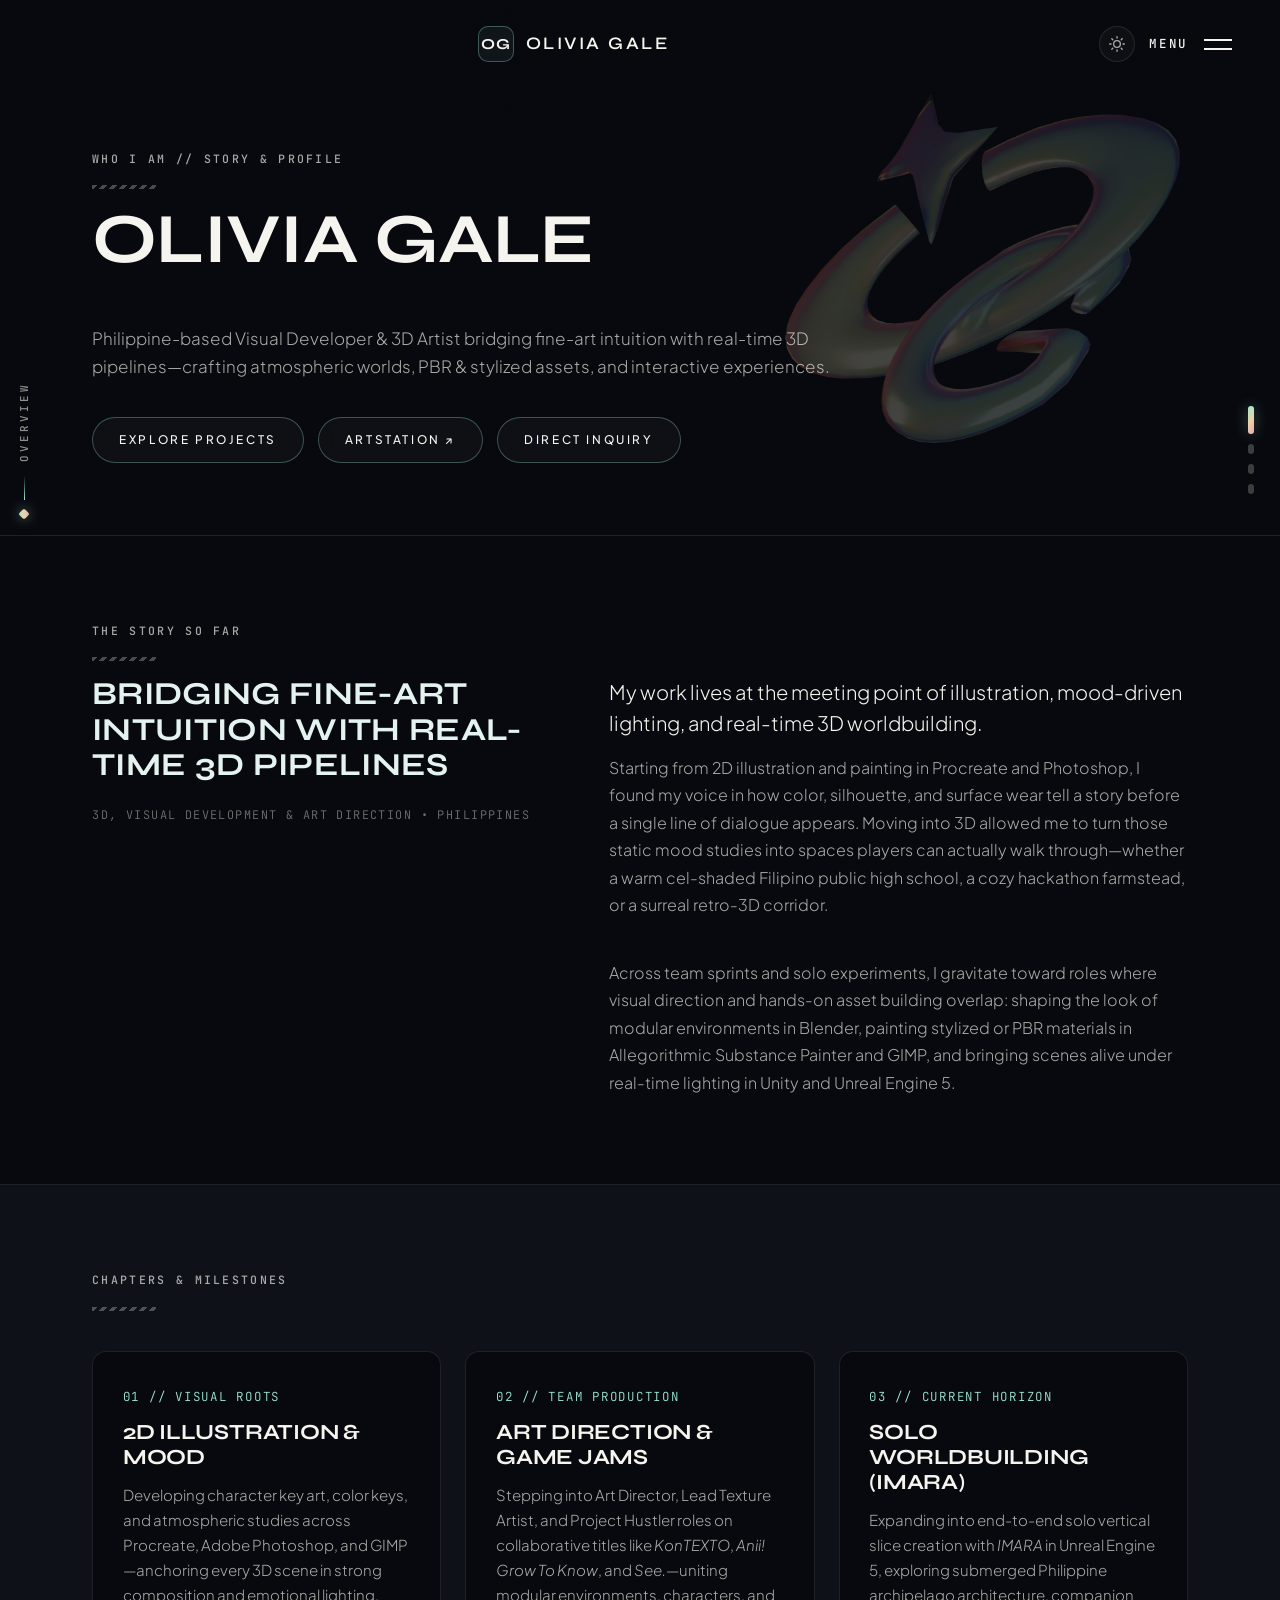
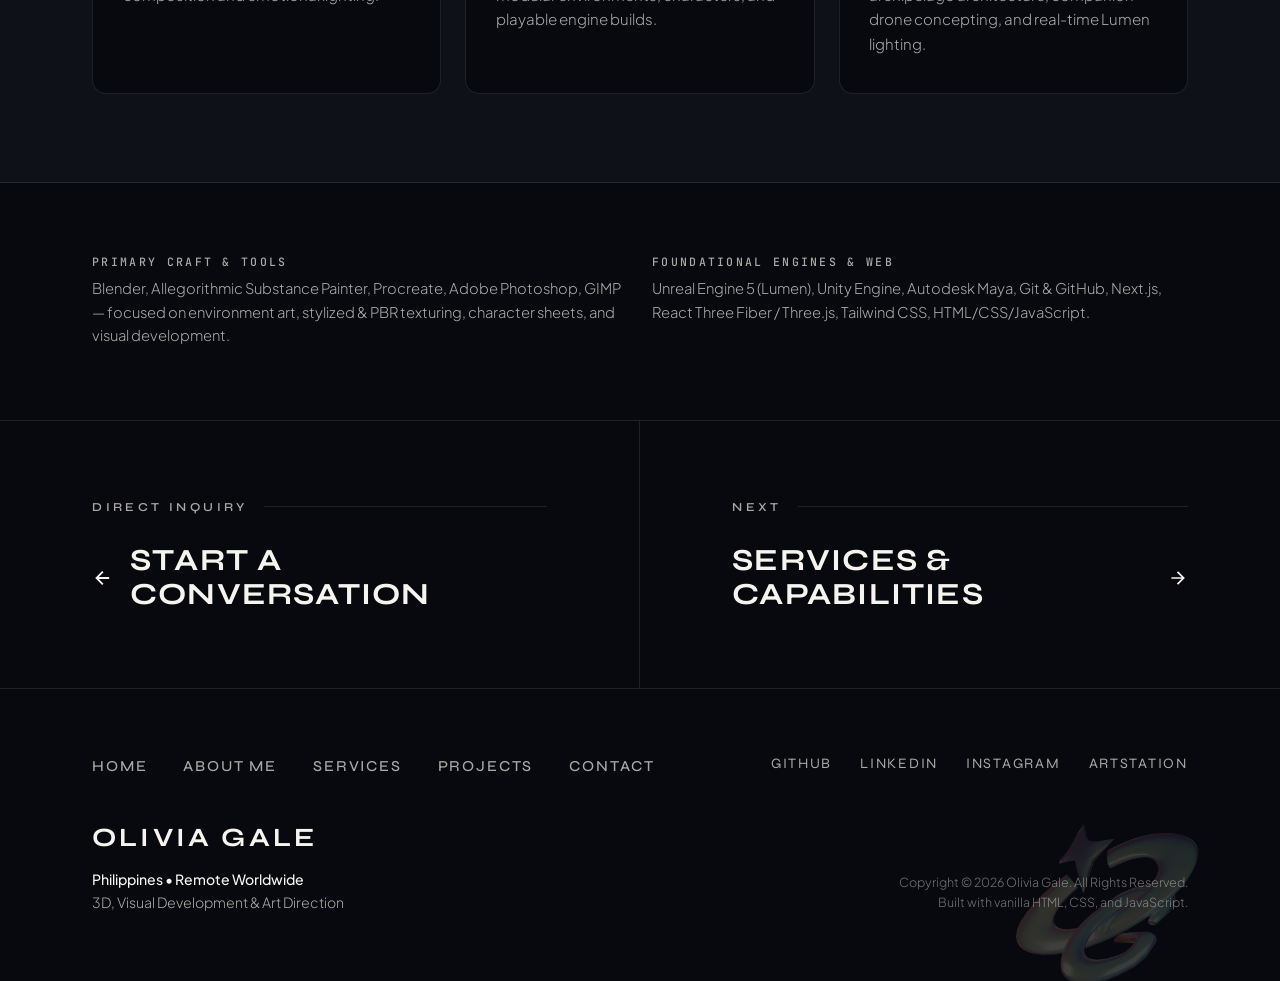
==== about.html @ 218fdb6a "feat: complete portfolio layout, projects, services, and about pages" ====
<!DOCTYPE html>
<html lang="en">
<head>
  <meta charset="UTF-8">
  <meta name="viewport" content="width=device-width, initial-scale=1.0, viewport-fit=cover">
  <meta name="description" content="Who I Am — The story, creative path, and 3D visual development philosophy of Olivia Gale.">
  <title>Who I Am | Olivia Gale — Story &amp; Background</title>
  <link rel="preconnect" href="https://fonts.googleapis.com">
  <link rel="preconnect" href="https://fonts.gstatic.com" crossorigin>
  <link href="https://fonts.googleapis.com/css2?family=JetBrains+Mono:wght@400;500;600&family=Plus+Jakarta+Sans:wght@300;400;500;600;700&family=Syne:wght@500;600;700;800&display=swap" rel="stylesheet">
  <link rel="stylesheet" href="css/style.css">
  <script>
    (function () {
      var saved = localStorage.getItem("portfolio-theme");
      if (saved === "light") {
        document.documentElement.setAttribute("data-theme", "light");
      }
    })();
  </script>
</head>
<body class="about-profile-page">
  <div class="header-gradient" aria-hidden="true"></div>

  <!-- Left Vertical Page Decorator -->
  <div class="page-decorator blend-mode--difference" aria-hidden="true">
    <div class="scroll-icon-indicator">
      <div class="scroll-icon-mouse"></div>
      <div class="scroll-arrow-line"></div>
    </div>
    <div class="scroll-indicator-label" id="page-decorator-label">WHO I AM // OLIVIA GALE</div>
  </div>

  <!-- Right Vertical Scroll Marker Rail -->
  <nav class="scroll-marker-block blend-mode--difference" id="scroll-marker-block" aria-label="Section scroll markers"></nav>

  <!-- Fixed Minimal Top Navigation Bar -->
  <header class="nav-bar" role="banner">
    <div class="nav-bar-container">
      <div class="menu-fader" aria-hidden="true"></div>

      <a href="index.html" class="brand-link" aria-label="Olivia Gale Home">
        <span class="brand-mark">OG</span>
        <span class="brand-wordmark">OLIVIA GALE</span>
      </a>

      <div class="nav-right-controls">
        <button id="theme-toggle" class="theme-toggle" type="button" aria-label="Toggle light or dark theme" title="Toggle theme">
          <svg class="icon-sun" xmlns="http://www.w3.org/2000/svg" width="16" height="16" viewBox="0 0 24 24" fill="none" stroke="currentColor" stroke-width="2" stroke-linecap="round" stroke-linejoin="round" aria-hidden="true">
            <circle cx="12" cy="12" r="5"></circle>
            <line x1="12" y1="1" x2="12" y2="3"></line>
            <line x1="12" y1="21" x2="12" y2="23"></line>
            <line x1="4.22" y1="4.22" x2="5.64" y2="5.64"></line>
            <line x1="18.36" y1="18.36" x2="19.78" y2="19.78"></line>
            <line x1="1" y1="12" x2="3" y2="12"></line>
            <line x1="21" y1="12" x2="23" y2="12"></line>
            <line x1="4.22" y1="19.78" x2="5.64" y2="18.36"></line>
            <line x1="18.36" y1="5.64" x2="19.78" y2="4.22"></line>
          </svg>
          <svg class="icon-moon" xmlns="http://www.w3.org/2000/svg" width="16" height="16" viewBox="0 0 24 24" fill="none" stroke="currentColor" stroke-width="2" stroke-linecap="round" stroke-linejoin="round" aria-hidden="true">
            <path d="M21 12.79A9 9 0 1 1 11.21 3 7 7 0 0 0 21 12.79z"></path>
          </svg>
        </button>

        <button id="menu-toggle" class="nav-menu-button" type="button" aria-expanded="false" aria-controls="nav-drawer" aria-label="Toggle navigation menu">
          <span class="preamble label-menu">MENU</span>
          <span class="menu-icon-bars" aria-hidden="true">
            <span class="menu-bar-line top"></span>
            <span class="menu-bar-line bottom"></span>
          </span>
        </button>
      </div>
    </div>
  </header>

  <!-- Right Slide-Out Navigation Drawer -->
  <div id="nav-drawer" class="nav-drawer" aria-hidden="true">
    <div class="drawer-backdrop" id="drawer-backdrop"></div>
    <nav class="menu-bar" aria-label="Primary Navigation">
      <div class="menu-bg-artwork" aria-hidden="true"></div>
      <div class="menu-container">
        <ul class="navigation-list">
          <li class="nav-list-item"><a href="index.html" class="main-nav-link drawer-jump">Home</a></li>
          <li class="nav-list-item"><a href="about.html" class="main-nav-link drawer-jump">About Me</a></li>
          <li class="nav-list-item"><a href="services.html" class="main-nav-link drawer-jump">Services</a></li>
          <li class="nav-list-item"><a href="index.html#projects" class="main-nav-link drawer-jump">Projects</a></li>
          <li class="nav-list-item"><a href="index.html#contact" class="main-nav-link drawer-jump">Contact</a></li>
        </ul>

        <div class="nav-socmed">
          <div class="preamble nav-menu-socmed">Connect with me</div>
          <div class="socmed-group on-menu">
            <a href="https://github.com/owleaveyah" target="_blank" rel="noopener noreferrer" class="nav-socmed-link" aria-label="GitHub">GitHub</a>
            <a href="https://www.linkedin.com/in/olivia-gale-gerochi-4aab9029a/" target="_blank" rel="noopener noreferrer" class="nav-socmed-link" aria-label="LinkedIn">LinkedIn</a>
            <a href="https://www.instagram.com/livie.gale/" target="_blank" rel="noopener noreferrer" class="nav-socmed-link" aria-label="Instagram">Instagram</a>
            <a href="https://www.artstation.com/gnocchi_gerochi6" target="_blank" rel="noopener noreferrer" class="nav-socmed-link" aria-label="ArtStation">ArtStation</a>
          </div>
        </div>
      </div>
    </nav>
  </div>

  <main>
    <!-- =====================================================================
         WHO I AM HERO BAND
         ===================================================================== -->
    <section anchor-name="Overview" class="services-page-hero about-page-hero">
      <div class="about-hero-art" aria-hidden="true">
        <img src="images/og-hero.png" alt="">
      </div>
      <div class="case-shell about-hero-inner">
        <div class="preamble decorated">WHO I AM // STORY &amp; PROFILE</div>
        <h1 class="base-heading case-title">Olivia Gale</h1>
        <p class="services-hero-lead">
          Philippine-based Visual Developer &amp; 3D Artist bridging fine-art intuition with real-time 3D pipelines&mdash;crafting atmospheric worlds, PBR &amp; stylized assets, and interactive experiences.
        </p>
        <div class="case-cta-row">
          <a href="index.html#projects" class="btn link-button">
            <span>Explore Projects</span>
          </a>
          <a href="https://www.artstation.com/gnocchi_gerochi6" target="_blank" rel="noopener noreferrer" class="btn link-button">
            <span>ArtStation &#x2197;</span>
          </a>
          <a href="index.html#contact" class="btn link-button">
            <span>Direct Inquiry</span>
          </a>
        </div>
      </div>
    </section>

    <!-- =====================================================================
         MY STORY & CREATIVE PATH
         ===================================================================== -->
    <section id="story" anchor-name="My Story" class="case-overview story-section">
      <div class="case-shell">
        <div class="preamble decorated">THE STORY SO FAR</div>
        <div class="story-editorial-grid">
          <div class="story-lead-col">
            <h2 class="pullouts medium about">
              BRIDGING FINE-ART INTUITION WITH REAL-TIME 3D PIPELINES
            </h2>
            <p class="story-quote-note">
              3D, Visual Development &amp; Art Direction &bull; Philippines
            </p>
          </div>

          <div class="story-narrative-col">
            <p class="bio-lead">
              My work lives at the meeting point of illustration, mood-driven lighting, and real-time 3D worldbuilding.
            </p>
            <p class="bio-body">
              Starting from 2D illustration and painting in Procreate and Photoshop, I found my voice in how color, silhouette, and surface wear tell a story before a single line of dialogue appears. Moving into 3D allowed me to turn those static mood studies into spaces players can actually walk through&mdash;whether a warm cel-shaded Filipino public high school, a cozy hackathon farmstead, or a surreal retro-3D corridor.
            </p>
            <p class="bio-body">
              Across team sprints and solo experiments, I gravitate toward roles where visual direction and hands-on asset building overlap: shaping the look of modular environments in Blender, painting stylized or PBR materials in Allegorithmic Substance Painter and GIMP, and bringing scenes alive under real-time lighting in Unity and Unreal Engine 5.
            </p>
          </div>
        </div>
      </div>
    </section>

    <!-- =====================================================================
         CHAPTERS & CREATIVE MILESTONES
         ===================================================================== -->
    <section anchor-name="Creative Path" class="case-pipeline">
      <div class="case-shell">
        <div class="preamble decorated">CHAPTERS &amp; MILESTONES</div>
        <div class="pipeline-grid story-chapters-grid">
          <article class="pipeline-card">
            <span class="pipeline-index">01 // VISUAL ROOTS</span>
            <h3 class="base-heading pipeline-title">2D Illustration &amp; Mood</h3>
            <p class="pipeline-desc">
              Developing character key art, color keys, and atmospheric studies across Procreate, Adobe Photoshop, and GIMP&mdash;anchoring every 3D scene in strong composition and emotional lighting.
            </p>
          </article>

          <article class="pipeline-card">
            <span class="pipeline-index">02 // TEAM PRODUCTION</span>
            <h3 class="base-heading pipeline-title">Art Direction &amp; Game Jams</h3>
            <p class="pipeline-desc">
              Stepping into Art Director, Lead Texture Artist, and Project Hustler roles on collaborative titles like <em>KonTEXTO</em>, <em>Anii! Grow To Know</em>, and <em>See.</em>&mdash;uniting modular environments, characters, and playable engine builds.
            </p>
          </article>

          <article class="pipeline-card">
            <span class="pipeline-index">03 // CURRENT HORIZON</span>
            <h3 class="base-heading pipeline-title">Solo Worldbuilding (IMARA)</h3>
            <p class="pipeline-desc">
              Expanding into end-to-end solo vertical slice creation with <em>IMARA</em> in Unreal Engine 5, exploring submerged Philippine archipelago architecture, companion drone concepting, and real-time Lumen lighting.
            </p>
          </article>
        </div>
      </div>
    </section>

    <!-- =====================================================================
         TOOLKIT & PROJECT HIGHLIGHTS
         ===================================================================== -->
    <section anchor-name="Toolkit &amp; Work" class="case-overview story-toolkit-band">
      <div class="case-shell">
        <div class="about-pillars-grid story-pillars-wide">
          <div class="about-pillar-box">
            <div class="preamble">PRIMARY CRAFT &amp; TOOLS</div>
            <p class="about-pillar-text">
              Blender, Allegorithmic Substance Painter, Procreate, Adobe Photoshop, GIMP &mdash; focused on environment art, stylized &amp; PBR texturing, character sheets, and visual development.
            </p>
          </div>
          <div class="about-pillar-box">
            <div class="preamble">FOUNDATIONAL ENGINES &amp; WEB</div>
            <p class="about-pillar-text">
              Unreal Engine 5 (Lumen), Unity Engine, Autodesk Maya, Git &amp; GitHub, Next.js, React Three Fiber / Three.js, Tailwind CSS, HTML/CSS/JavaScript.
            </p>
          </div>
        </div>
      </div>
    </section>

    <!-- =====================================================================
         SIGNATURE PAGE FLOW SECTION
         ===================================================================== -->
    <section class="page-flow--section" aria-label="Continue navigation">
      <a href="index.html#contact" class="page-flow--element page-flow-prev">
        <div class="page-flow--label-container">
          <div class="page-flow--label">DIRECT INQUIRY</div>
          <div class="page-flow--next-line"></div>
        </div>
        <div class="page-flow-title-row">
          <svg class="page-flow--arrow arrow-left" width="24" height="24" viewBox="0 0 24 24" fill="none" stroke="currentColor" stroke-width="2"><path d="M19 12H5M12 19l-7-7 7-7"/></svg>
          <span class="page-flow--title">Start a Conversation</span>
        </div>
      </a>

      <a href="services.html" class="page-flow--element page-flow-next">
        <div class="page-flow--label-container">
          <div class="page-flow--label">NEXT</div>
          <div class="page-flow--next-line"></div>
        </div>
        <div class="page-flow-title-row">
          <span class="page-flow--title">Services &amp; Capabilities</span>
          <svg class="page-flow--arrow" width="24" height="24" viewBox="0 0 24 24" fill="none" stroke="currentColor" stroke-width="2"><path d="M5 12h14M12 5l7 7-7 7"/></svg>
        </div>
      </a>
    </section>
  </main>

  <footer class="footer">
    <div class="footer-container">
      <div class="base-grid new-footer-links">
        <div class="footer--link-section">
          <ul class="footer--link-group">
            <li class="footer--link-item"><a href="index.html#hero" class="footer--link">Home</a></li>
            <li class="footer--link-item"><a href="about.html" class="footer--link">About Me</a></li>
            <li class="footer--link-item"><a href="services.html" class="footer--link">Services</a></li>
            <li class="footer--link-item"><a href="index.html#projects" class="footer--link">Projects</a></li>
            <li class="footer--link-item"><a href="index.html#contact" class="footer--link">Contact</a></li>
          </ul>
        </div>

        <div class="footer--socmed-group">
          <a href="https://github.com/owleaveyah" target="_blank" rel="noopener noreferrer" class="footer--socmed-link">GitHub</a>
          <a href="https://www.linkedin.com/in/olivia-gale-gerochi-4aab9029a/" target="_blank" rel="noopener noreferrer" class="footer--socmed-link">LinkedIn</a>
          <a href="https://www.instagram.com/livie.gale/" target="_blank" rel="noopener noreferrer" class="footer--socmed-link">Instagram</a>
          <a href="https://www.artstation.com/gnocchi_gerochi6" target="_blank" rel="noopener noreferrer" class="footer--socmed-link">ArtStation</a>
        </div>

        <div class="footer-bottom-details">
          <span class="footer-logo-wordmark">OLIVIA GALE</span>
          <p class="footer-paragraph">
            <strong class="address-bold">Philippines &bull; Remote Worldwide</strong><br>
            3D, Visual Development &amp; Art Direction
          </p>
        </div>

        <div class="copywrite-text">
          Copyright &copy; <span id="current-year"></span> Olivia Gale. All Rights Reserved.<br>
          Built with vanilla HTML, CSS, and JavaScript.
        </div>
      </div>
    </div>
  </footer>

  <script src="js/main.js"></script>
</body>
</html>
---- css/style.css ----
/* ==========================================================================
   OLIVIA GALE PORTFOLIO — SIGNATURE VISUAL & MOTION SYSTEM
   Fonts: Syne (Display/Headings) + Plus Jakarta Sans (Body) + JetBrains Mono
   ========================================================================== */

:root {
  --bg-page: #08090e;
  --bg-elevated: #0f1119;
  --bg-menu: rgba(14, 16, 24, 0.94);
  --bg-card: rgba(18, 21, 31, 0.78);
  --bg-wipe: rgba(157, 232, 210, 0.08);

  --ink-primary: #f6f4ef;
  --ink-ice: #e4f3ef;
  --ink-slate: rgba(214, 224, 236, 0.9);
  --ink-muted: rgba(246, 244, 239, 0.68);
  --ink-dim: rgba(246, 244, 239, 0.44);

  --pearl-mint: #9de8d2;
  --pearl-rose: #e6a8c0;
  --pearl-gold: #eed2a4;
  --iridescent-grad: linear-gradient(125deg, #9de8d2 0%, #eed2a4 52%, #e6a8c0 100%);

  --accent: #9de8d2;
  --accent-bright: #f0faf6;
  --accent-green: #6ee7b7;

  --hairline: rgba(246, 244, 239, 0.1);
  --hairline-strong: rgba(157, 232, 210, 0.32);
  --wipe-fill: var(--iridescent-grad);
  --wipe-text-blend: normal;
  --fader-color: #08090e;

  --font-display: "Syne", sans-serif;
  --font-body: "Plus Jakarta Sans", -apple-system, BlinkMacSystemFont, "Segoe UI", sans-serif;
  --font-mono: "JetBrains Mono", monospace;

  --ease-pm: cubic-bezier(0.22, 1, 0.36, 1);
  --ease-out-quart: cubic-bezier(0.165, 0.84, 0.44, 1);
  --radius-card: 14px;
  --gutter: clamp(24px, 7.2vw, 112px);
}

[data-theme="light"] {
  --bg-page: #f7f4ef;
  --bg-elevated: #eee9e0;
  --bg-menu: rgba(252, 250, 246, 0.95);
  --bg-card: rgba(255, 255, 255, 0.84);
  --bg-wipe: rgba(31, 122, 108, 0.08);

  --ink-primary: #14161f;
  --ink-ice: #1e293b;
  --ink-slate: #39465a;
  --ink-muted: rgba(20, 22, 31, 0.72);
  --ink-dim: rgba(20, 22, 31, 0.48);

  --pearl-mint: #1f7a6c;
  --pearl-rose: #9d4e6d;
  --pearl-gold: #a16f2b;
  --iridescent-grad: linear-gradient(125deg, #1f7a6c 0%, #b7791f 52%, #9d4e6d 100%);

  --accent: #1f7a6c;
  --accent-bright: #0f172a;
  --accent-green: #15803d;

  --hairline: rgba(20, 22, 31, 0.11);
  --hairline-strong: rgba(31, 122, 108, 0.36);
  --wipe-fill: var(--iridescent-grad);
  --fader-color: #f7f4ef;
}

/* ==========================================================================
   BASE & RESET
   ========================================================================== */

*,
*::before,
*::after {
  box-sizing: border-box;
  margin: 0;
  padding: 0;
  -webkit-font-smoothing: antialiased;
  -moz-osx-font-smoothing: grayscale;
  text-rendering: optimizeLegibility;
}

html,
body {
  width: 100%;
  overflow-x: hidden;
  scroll-behavior: smooth;
  background-color: var(--bg-page);
  color: var(--ink-primary);
  font-family: var(--font-body);
  font-size: 16px;
  font-weight: 300;
  line-height: 1.5;
}

body.overflow-hidden {
  overflow: hidden;
}

a {
  color: inherit;
  text-decoration: none;
}

button {
  font: inherit;
  color: inherit;
}

/* ==========================================================================
   TYPOGRAPHY PRIMITIVES (Pixel Mafia Scale)
   ========================================================================== */

.preamble {
  position: relative;
  z-index: 5;
  font-family: var(--font-mono);
  font-size: 0.72rem;
  font-weight: 500;
  letter-spacing: 0.2em;
  text-transform: uppercase;
  color: var(--ink-muted);
  margin-bottom: 0.9rem;
  line-height: 1.3;
}

.preamble.home {
  font-family: var(--font-body);
  font-size: 0.78rem;
  font-weight: 400;
  letter-spacing: 0.3em;
  color: var(--ink-muted);
  margin-bottom: 1rem;
}

.preamble.title.center {
  text-align: center;
  font-size: 0.85rem;
  margin-bottom: 0.25rem;
}

.preamble.faded {
  opacity: 0.68;
}

.preamble.decorated::after {
  content: "";
  display: block;
  width: 4rem;
  height: 4px;
  margin-top: 1.15rem;
  background: repeating-linear-gradient(
    127deg,
    var(--ink-primary),
    var(--ink-primary) 4px,
    transparent 4px,
    transparent 8px
  );
  opacity: 0.28;
}

.base-heading {
  font-family: var(--font-display);
  text-transform: uppercase;
  letter-spacing: -0.01em;
  font-weight: 700;
  line-height: 1.02;
  color: var(--ink-primary);
}

.section-heading {
  font-size: clamp(2rem, 4vw, 3.6rem);
  line-height: 1.02;
}

.section-heading.medium-alt {
  font-size: clamp(1.85rem, 3.2vw, 3rem);
}

.pullouts {
  font-family: var(--font-display);
  text-transform: uppercase;
  letter-spacing: 0.01em;
  font-weight: 600;
  line-height: 1.2;
  color: var(--ink-primary);
}

.pullouts.medium.home-intro-block {
  font-family: var(--font-body);
  font-size: clamp(1rem, 1.3vw, 1.22rem);
  font-weight: 400;
  letter-spacing: 0.03em;
  line-height: 1.55;
  color: var(--ink-slate);
  max-width: 42ch;
}

.pullouts.medium.home-intro-block strong {
  font-family: var(--font-display);
  color: var(--ink-primary);
  font-weight: 700;
  letter-spacing: 0.02em;
}

.pullouts.medium.about {
  font-size: clamp(1.7rem, 2.5vw, 2.45rem);
  font-weight: 700;
  color: var(--ink-ice);
  line-height: 1.12;
  margin-bottom: 1.5rem;
}

.slider-heading.medium {
  font-family: var(--font-display);
  font-size: clamp(1.5rem, 2.3vw, 2.25rem);
  letter-spacing: 0.02em;
  text-transform: uppercase;
  font-weight: 700;
  line-height: 1.1;
  color: var(--ink-primary);
}

/* Signature Iridescent Pill Button (.link-button) */
.btn.link-button {
  position: relative;
  display: inline-flex;
  align-items: center;
  justify-content: center;
  padding: 13px 26px;
  border: 1px solid var(--hairline-strong);
  border-radius: 999px;
  background: rgba(255, 255, 255, 0.03);
  backdrop-filter: blur(10px);
  -webkit-backdrop-filter: blur(10px);
  font-family: var(--font-body);
  font-size: 0.74rem;
  font-weight: 500;
  letter-spacing: 0.22em;
  text-transform: uppercase;
  color: var(--ink-primary);
  cursor: pointer;
  overflow: hidden;
  transition:
    transform 280ms var(--ease-pm),
    border-color 280ms var(--ease-pm),
    box-shadow 320ms var(--ease-pm);
}

[data-theme="light"] .btn.link-button {
  background: rgba(255, 255, 255, 0.65);
}

.btn.link-button::before {
  content: "";
  position: absolute;
  inset: 0;
  background: var(--iridescent-grad);
  opacity: 0;
  transform: scale(0.96);
  transition: opacity 300ms var(--ease-pm), transform 340ms var(--ease-pm);
  z-index: 0;
}

.btn.link-button span {
  position: relative;
  z-index: 1;
  transition: color 240ms var(--ease-pm);
}

.btn.link-button:hover,
.btn.link-button:focus-visible {
  transform: translateY(-2px);
  border-color: transparent;
  box-shadow: 0 10px 28px rgba(157, 232, 210, 0.2);
}

.btn.link-button:hover::before,
.btn.link-button:focus-visible::before {
  opacity: 1;
  transform: scale(1);
}

.btn.link-button:hover span,
.btn.link-button:focus-visible span {
  color: #08090e;
}

[data-theme="light"] .btn.link-button:hover span,
[data-theme="light"] .btn.link-button:focus-visible span {
  color: #f7f4ef;
}

.btn.link-button.add-spacer {
  margin-top: 2rem;
}

/* ==========================================================================
   FIXED CHROME: HEADER GRADIENT, NAVBAR, LEFT DECORATOR, RIGHT MARKERS
   ========================================================================== */

.header-gradient {
  position: fixed;
  top: 0;
  left: 0;
  right: 0;
  height: 110px;
  pointer-events: none;
  z-index: 2400;
  background: linear-gradient(
    180deg,
    rgba(8, 9, 14, 0.9) 0%,
    rgba(8, 9, 14, 0.48) 50%,
    rgba(8, 9, 14, 0) 100%
  );
}

[data-theme="light"] .header-gradient {
  background: linear-gradient(
    180deg,
    rgba(247, 244, 239, 0.94) 0%,
    rgba(247, 244, 239, 0.55) 50%,
    rgba(247, 244, 239, 0) 100%
  );
}

.nav-bar {
  position: fixed;
  top: 0;
  left: 0;
  width: 100%;
  z-index: 2510;
  pointer-events: none;
}

.nav-bar-container {
  display: flex;
  align-items: center;
  justify-content: space-between;
  padding: 26px 48px;
  width: 100%;
}

.brand-link {
  pointer-events: auto;
  display: inline-flex;
  align-items: center;
  gap: 12px;
  transition: transform 240ms var(--ease-pm), opacity 200ms ease;
}

.brand-link:hover {
  opacity: 0.9;
  transform: translateY(-1px);
}

.brand-mark {
  display: grid;
  place-items: center;
  width: 36px;
  height: 36px;
  border-radius: 10px;
  border: 1px solid var(--hairline-strong);
  background: rgba(157, 232, 210, 0.06);
  font-family: var(--font-display);
  font-size: 0.95rem;
  font-weight: 700;
  letter-spacing: 0.06em;
  transition: border-color 240ms ease, box-shadow 240ms ease;
}

.brand-link:hover .brand-mark {
  border-color: var(--pearl-mint);
  box-shadow: 0 0 18px rgba(157, 232, 210, 0.25);
}

.brand-wordmark {
  font-family: var(--font-display);
  font-size: 1.1rem;
  font-weight: 600;
  letter-spacing: 0.14em;
}

.nav-right-controls {
  pointer-events: auto;
  display: flex;
  align-items: center;
  gap: 14px;
}

.theme-toggle {
  display: grid;
  place-items: center;
  width: 36px;
  height: 36px;
  border-radius: 999px;
  background: rgba(255, 255, 255, 0.03);
  backdrop-filter: blur(8px);
  border: 1px solid var(--hairline);
  color: var(--ink-muted);
  cursor: pointer;
  transition: border-color 200ms ease, color 200ms ease, transform 200ms ease;
}

.theme-toggle:hover {
  border-color: var(--pearl-mint);
  color: var(--ink-primary);
  transform: rotate(12deg);
}

.theme-toggle .icon-sun {
  display: block;
}

.theme-toggle .icon-moon {
  display: none;
}

[data-theme="light"] .theme-toggle .icon-sun {
  display: none;
}

[data-theme="light"] .theme-toggle .icon-moon {
  display: block;
}

.nav-menu-button {
  display: inline-flex;
  align-items: center;
  gap: 16px;
  background: transparent;
  border: none;
  cursor: pointer;
  padding: 6px 0;
}

.preamble.label-menu {
  margin: 0;
  color: var(--ink-primary);
  font-size: 0.78rem;
  letter-spacing: 0.22em;
}

.menu-icon-bars {
  display: flex;
  flex-direction: column;
  justify-content: center;
  gap: 7px;
  width: 28px;
  height: 20px;
}

.menu-bar-line {
  display: block;
  width: 100%;
  height: 2px;
  background-color: var(--ink-primary);
  transition: transform 320ms var(--ease-pm), opacity 220ms ease;
}

.nav-menu-button[aria-expanded="true"] .menu-bar-line.top {
  transform: translateY(4.5px) rotate(45deg);
}

.nav-menu-button[aria-expanded="true"] .menu-bar-line.bottom {
  transform: translateY(-4.5px) rotate(-45deg);
}

/* Left Vertical Page Decorator */
.page-decorator {
  position: fixed;
  bottom: 0;
  left: 0;
  width: 100vh;
  height: 48px;
  transform-origin: 0 100%;
  transform: translateX(48px) rotate(-90deg);
  display: flex;
  align-items: center;
  justify-content: center;
  gap: 14px;
  z-index: 2500;
  pointer-events: none;
}

.blend-mode--difference {
  mix-blend-mode: normal;
}

.scroll-icon-indicator {
  display: flex;
  align-items: center;
  gap: 10px;
}

.scroll-icon-mouse {
  width: 8px;
  height: 8px;
  border: none;
  border-radius: 2px;
  transform: rotate(45deg);
  background: var(--iridescent-grad);
  box-shadow: 0 0 12px rgba(157, 232, 210, 0.5);
}

.scroll-arrow-line {
  width: 24px;
  height: 1px;
  background: linear-gradient(90deg, var(--pearl-mint), transparent);
}

.scroll-indicator-label {
  font-family: var(--font-mono);
  font-size: 0.68rem;
  font-weight: 500;
  letter-spacing: 0.28em;
  text-transform: uppercase;
  color: var(--ink-muted);
  opacity: 0.85;
}

/* Right Vertical Scroll Marker Rail (Floating Capsule Dots) */
.scroll-marker-block {
  position: fixed;
  right: 26px;
  top: 50%;
  transform: translateY(-50%);
  display: flex;
  flex-direction: column;
  align-items: center;
  gap: 10px;
  z-index: 2000;
}

.scroll-marker {
  position: relative;
  width: 6px;
  height: 10px;
  border-radius: 999px;
  background: rgba(246, 244, 239, 0.22);
  cursor: pointer;
  border: none;
  padding: 0;
  transition: height 340ms var(--ease-pm), background 240ms ease, box-shadow 260ms ease;
}

[data-theme="light"] .scroll-marker {
  background: rgba(20, 22, 31, 0.2);
}

.scroll-marker::before {
  content: "";
  position: absolute;
  inset: 0;
  border-radius: 999px;
  background: var(--iridescent-grad);
  opacity: 0;
  transition: opacity 240ms ease;
}

.scroll-marker.active {
  height: 28px;
  box-shadow: 0 0 14px rgba(157, 232, 210, 0.35);
}

.scroll-marker:hover::before,
.scroll-marker.active::before {
  opacity: 1;
}

.scroll-marker > .label {
  position: absolute;
  right: 16px;
  top: 50%;
  white-space: nowrap;
  padding: 5px 12px;
  border-radius: 999px;
  border: 1px solid var(--hairline);
  background: var(--bg-card);
  backdrop-filter: blur(10px);
  font-family: var(--font-mono);
  font-size: 0.62rem;
  font-weight: 500;
  letter-spacing: 0.16em;
  text-transform: uppercase;
  color: var(--ink-primary);
  opacity: 0;
  transform: translate(6px, -50%);
  pointer-events: none;
  transition: opacity 220ms ease, transform 260ms var(--ease-pm);
}

.scroll-marker:hover > .label {
  opacity: 1;
  transform: translate(0, -50%);
}

/* ==========================================================================
   SLIDE-OUT DRAWER (.nav-drawer / .menu-bar)
   ========================================================================== */

.nav-drawer {
  position: fixed;
  inset: 0;
  z-index: 2505;
  display: flex;
  justify-content: flex-end;
  visibility: hidden;
  pointer-events: none;
  transition: visibility 420ms ease;
}

.nav-drawer.open {
  visibility: visible;
  pointer-events: auto;
}

.drawer-backdrop {
  position: absolute;
  inset: 0;
  background: rgba(0, 0, 0, 0.72);
  backdrop-filter: blur(6px);
  opacity: 0;
  transition: opacity 380ms ease;
}

.nav-drawer.open .drawer-backdrop {
  opacity: 1;
}

.menu-bar {
  position: relative;
  z-index: 2;
  width: 32vw;
  min-width: 420px;
  max-width: 540px;
  height: 100vh;
  background-color: var(--bg-menu);
  border-left: 1px solid var(--hairline);
  transform: translateX(100%);
  transition: transform 520ms var(--ease-pm);
  display: flex;
  flex-direction: column;
  overflow: hidden;
}

.menu-bg-artwork {
  position: absolute;
  inset: 0;
  background-image: url("../images/og-hero.png");
  background-position: 65% 50%;
  background-repeat: no-repeat;
  background-size: 165% auto;
  opacity: 0.08;
  filter: saturate(0.85);
  pointer-events: none;
  z-index: 0;
}

.nav-drawer.open .menu-bar {
  transform: translateX(0);
}

.menu-container {
  position: relative;
  z-index: 1;
  flex: 1;
  display: flex;
  flex-direction: column;
  justify-content: space-between;
  padding: 120px 48px 48px;
  overflow-y: auto;
  scrollbar-width: none;
}

.menu-container::-webkit-scrollbar {
  display: none;
}

.navigation-list {
  list-style: none;
  display: flex;
  flex-direction: column;
  gap: 20px;
}

.main-nav-link {
  display: inline-block;
  font-family: var(--font-display);
  font-size: clamp(2rem, 3vw, 2.65rem);
  font-weight: 600;
  text-transform: uppercase;
  letter-spacing: 0.04em;
  line-height: 0.95;
  padding-bottom: 6px;
  border-bottom: 4px solid transparent;
  transition: border-color 180ms ease, opacity 180ms ease;
}

.main-nav-link:hover {
  border-bottom-color: var(--hairline-strong);
}

.nav-accordion-row {
  display: flex;
  align-items: center;
  justify-content: space-between;
  gap: 12px;
}

.accordion-toggle {
  background: transparent;
  border: 1px solid var(--hairline);
  width: 30px;
  height: 30px;
  display: grid;
  place-items: center;
  cursor: pointer;
  color: var(--ink-muted);
  transition: transform 240ms ease, border-color 200ms ease, color 200ms ease;
}

.accordion-toggle:hover {
  border-color: var(--hairline-strong);
  color: var(--ink-primary);
}

.accordion-toggle[aria-expanded="true"] svg {
  transform: rotate(180deg);
}

.subnav-list {
  list-style: none;
  display: none;
  flex-direction: column;
  gap: 8px;
  padding: 12px 0 4px 16px;
  border-left: 1px solid var(--hairline);
  margin-top: 8px;
}

.subnav-list.open {
  display: flex;
}

.sub-nav-item {
  background: transparent;
  border: none;
  text-align: left;
  font-family: var(--font-display);
  font-size: 1.05rem;
  letter-spacing: 0.08em;
  text-transform: uppercase;
  color: var(--ink-muted);
  cursor: pointer;
  padding: 2px 0;
  transition: color 180ms ease, transform 180ms ease;
}

.sub-nav-item:hover {
  color: var(--ink-primary);
  transform: translateX(4px);
}

.nav-socmed {
  margin-top: 40px;
  padding-top: 24px;
  border-top: 1px solid var(--hairline);
}

.socmed-group.on-menu {
  display: flex;
  flex-wrap: wrap;
  gap: 16px;
}

.nav-socmed-link {
  font-family: var(--font-display);
  font-size: 0.9rem;
  letter-spacing: 0.14em;
  text-transform: uppercase;
  color: var(--ink-muted);
  padding-bottom: 2px;
  border-bottom: 1px solid transparent;
  transition: color 200ms ease, border-color 200ms ease;
}

.nav-socmed-link:hover {
  color: var(--ink-primary);
  border-bottom-color: var(--ink-primary);
}

/* ==========================================================================
   BASE PANEL & GRID
   ========================================================================== */

.panel {
  position: relative;
  width: 100%;
  display: flex;
}

.base-grid {
  position: relative;
  z-index: 100;
  width: 100%;
  padding-left: var(--gutter);
  padding-right: var(--gutter);
  display: grid;
  grid-template-columns: repeat(10, 1fr);
  column-gap: 16px;
}

/* ==========================================================================
   FOLD 1: HERO (.panel.pm-type)
   ========================================================================== */

.panel.pm-type {
  min-height: 94vh;
  position: relative;
  overflow: hidden;
  display: flex;
  align-items: flex-end;
  justify-content: flex-end;
  padding: 120px var(--gutter) 10vh;
  background-color: var(--bg-page);
}

.hero-particles {
  position: absolute;
  inset: 0;
  width: 100%;
  height: 100%;
  z-index: 1;
  pointer-events: none;
  opacity: 0.65;
}

.hero-backdrop-art {
  position: absolute;
  inset: 0;
  z-index: 0;
  overflow: hidden;
  pointer-events: none;
}

.hero-glow-orb {
  position: absolute;
  top: 50%;
  left: 44%;
  transform: translate(calc(-50% + var(--parallax-x, 0px) * -0.5), calc(-50% + var(--parallax-y, 0px) * -0.5));
  width: 68vw;
  height: 68vw;
  max-width: 960px;
  max-height: 960px;
  border-radius: 50%;
  background: radial-gradient(
    circle,
    rgba(157, 232, 210, 0.2) 0%,
    rgba(238, 210, 164, 0.12) 34%,
    rgba(230, 168, 192, 0.08) 56%,
    transparent 74%
  );
  filter: blur(34px);
  animation: auraBreath 9s ease-in-out infinite alternate;
  transition: transform 350ms var(--ease-out-quart);
}

.hero-bg-artwork {
  position: absolute;
  top: 48%;
  left: 45%;
  transform: translate(calc(-50% + var(--parallax-x, 0px)), calc(-50% + var(--parallax-y, 0px)));
  width: min(94vw, 1380px);
  height: min(86vh, 920px);
  object-fit: contain;
  object-position: center;
  opacity: 0.95;
  filter: drop-shadow(0 30px 70px rgba(0, 0, 0, 0.65));
  user-select: none;
  pointer-events: none;
  animation: ogFloat 7s ease-in-out infinite;
  transition: transform 280ms var(--ease-out-quart);
}

@keyframes auraBreath {
  0% { opacity: 0.72; filter: blur(30px); }
  100% { opacity: 1; filter: blur(42px); }
}

@keyframes ogFloat {
  0%, 100% { margin-top: 0px; }
  50% { margin-top: -10px; }
}

[data-theme="light"] .hero-bg-artwork {
  filter: drop-shadow(0 28px 56px rgba(15, 23, 42, 0.22));
}

.hero-scrim {
  position: absolute;
  inset: 0;
  background:
    radial-gradient(ellipse at 82% 86%, rgba(0, 0, 0, 0.78) 0%, rgba(0, 0, 0, 0.35) 38%, transparent 68%),
    linear-gradient(180deg, rgba(0, 0, 0, 0.15) 0%, transparent 45%, rgba(0, 0, 0, 0.86) 100%);
  pointer-events: none;
}

[data-theme="light"] .hero-scrim {
  background:
    radial-gradient(ellipse at 82% 86%, rgba(245, 245, 243, 0.88) 0%, rgba(245, 245, 243, 0.45) 40%, transparent 70%),
    linear-gradient(180deg, rgba(245, 245, 243, 0.12) 0%, transparent 45%, rgba(245, 245, 243, 0.9) 100%);
}

.hero-grid-overlay {
  position: absolute;
  inset: 0;
  background-image:
    linear-gradient(to right, var(--hairline) 1px, transparent 1px),
    linear-gradient(to bottom, var(--hairline) 1px, transparent 1px);
  background-size: 90px 90px;
  opacity: 0.22;
  mask-image: radial-gradient(circle at 42% 45%, black 10%, transparent 72%);
  -webkit-mask-image: radial-gradient(circle at 42% 45%, black 10%, transparent 72%);
}

.home-first-fold-content {
  position: relative;
  z-index: 10;
  max-width: 540px;
  margin-left: auto;
  display: flex;
  flex-direction: column;
  align-items: flex-start;
  animation: fadeSlideUp 700ms var(--ease-out-quart) both;
}

.hero-btn-group {
  display: flex;
  flex-wrap: wrap;
  gap: 14px;
  margin-top: 2rem;
}

@keyframes fadeSlideUp {
  from {
    opacity: 0;
    transform: translate3d(0, 18px, 0);
  }
  to {
    opacity: 1;
    transform: translate3d(0, 0, 0);
  }
}

/* ==========================================================================
   FOLD 2: TOOLKIT DUAL-ROW CAROUSEL (.partners)
   ========================================================================== */

.panel.landscape-panel.partners {
  width: 85vw;
  max-width: 1400px;
  margin: 0 auto;
  padding: 5.5rem 0 6.5rem;
  flex-direction: column;
  overflow: hidden;
}

.base-grid.home-partners {
  padding-left: 0;
  padding-right: 0;
  margin-bottom: 2.2rem;
}

.section-heading-block.partner-heading {
  grid-column: 1 / -1;
}

.toolkit-subcaption {
  text-align: center;
  margin-top: 0.65rem;
  font-family: var(--font-mono);
  font-size: 0.72rem;
  line-height: 1.5;
  letter-spacing: 0.06em;
  color: var(--ink-dim);
}

.toolkit-subcaption strong {
  color: var(--ink-muted);
  font-weight: 600;
}

.partner-item.partner-primary {
  opacity: 0.92;
}

.section-logo-carousel {
  position: relative;
  display: flex;
  flex-direction: column;
  gap: 1.8rem;
  overflow: hidden;
}

.gradient-fade {
  position: absolute;
  top: 0;
  bottom: 0;
  width: 14%;
  z-index: 5;
  pointer-events: none;
}

.gradient-fade.left {
  left: 0;
  background: linear-gradient(90deg, var(--bg-page), transparent);
}

.gradient-fade.right {
  right: 0;
  background: linear-gradient(270deg, var(--bg-page), transparent);
}

.partners-carousel-track {
  display: flex;
  width: max-content;
}

.partners-carousel-track.track-top {
  animation: carouselLeft 34s linear infinite;
}

.partners-carousel-track.track-bottom {
  animation: carouselRight 38s linear infinite;
}

.section-logo-carousel:hover .partners-carousel-track {
  animation-play-state: paused;
}

.partners-carousel-row {
  display: flex;
  align-items: center;
  gap: clamp(3rem, 7vw, 6.5rem);
  padding-right: clamp(3rem, 7vw, 6.5rem);
}

.partner-item {
  font-family: var(--font-display);
  font-size: clamp(1.35rem, 2.2vw, 2.1rem);
  font-weight: 600;
  letter-spacing: 0.14em;
  text-transform: uppercase;
  color: var(--ink-primary);
  opacity: 0.48;
  white-space: nowrap;
  transition: opacity 220ms ease, transform 220ms ease;
}

.partner-item:hover {
  opacity: 1;
  transform: translateY(-2px);
}

@keyframes carouselLeft {
  0% { transform: translateX(0); }
  100% { transform: translateX(-50%); }
}

@keyframes carouselRight {
  0% { transform: translateX(-50%); }
  100% { transform: translateX(0); }
}

/* ==========================================================================
   TRANSITION FOLDS (Overlapping Headings into Full-Bleed Sliders)
   ========================================================================== */

.panel.showcase-transition-fold,
.panel.services-transition-fold {
  position: relative;
  z-index: 251;
  padding-top: 3rem;
  margin-bottom: -4.2vw;
  pointer-events: none;
}

.section-heading-block.showcase,
.section-heading-block.services {
  grid-column: 1 / -1;
}

/* ==========================================================================
   FOLD 3 & FOLD 4: FULL-BLEED SLIDERS (PROJECTS + SERVICES)
   ========================================================================== */

.showcase-slider {
  position: relative;
  width: 100%;
  z-index: 250;
}

.panel.showcase-panel,
.panel.expertise-panel {
  position: relative;
  width: 100%;
  height: clamp(540px, 57vw, 92vh);
  min-height: 540px;
  overflow: hidden;
  background-color: var(--bg-elevated);
  outline: none;
}

.slider-panel-plane {
  position: relative;
  width: 100%;
  height: 100%;
}

.slider-panels-3d-plane {
  display: flex;
  width: 100%;
  height: 100%;
  transition: transform 650ms var(--ease-pm);
}

._3d-pane {
  position: relative;
  flex: 0 0 100%;
  width: 100%;
  height: 100%;
  display: flex;
  align-items: flex-end;
  overflow: hidden;
}

.slider-fader {
  position: absolute;
  inset: 0;
  z-index: 2;
  background: linear-gradient(
    180deg,
    rgba(0, 0, 0, 0.52) 0%,
    rgba(0, 0, 0, 0.18) 38%,
    rgba(0, 0, 0, 0.84) 100%
  );
}

.slider-fader.left-weighted {
  background:
    linear-gradient(90deg, rgba(0, 0, 0, 0.88) 0%, rgba(0, 0, 0, 0.56) 52%, rgba(0, 0, 0, 0.25) 100%),
    linear-gradient(180deg, rgba(0, 0, 0, 0.45) 0%, transparent 40%, rgba(0, 0, 0, 0.82) 100%);
}

[data-theme="light"] .slider-fader {
  background: linear-gradient(
    180deg,
    rgba(245, 245, 243, 0.55) 0%,
    rgba(245, 245, 243, 0.2) 35%,
    rgba(245, 245, 243, 0.92) 100%
  );
}

[data-theme="light"] .slider-fader.left-weighted {
  background:
    linear-gradient(90deg, rgba(245, 245, 243, 0.94) 0%, rgba(245, 245, 243, 0.72) 55%, rgba(245, 245, 243, 0.3) 100%),
    linear-gradient(180deg, rgba(245, 245, 243, 0.45) 0%, transparent 40%, rgba(245, 245, 243, 0.88) 100%);
}

/* Visual Backdrops inside Full-Bleed Project Panes */
.pane-bg-photo {
  position: absolute;
  inset: 0;
  z-index: 1;
  width: 100%;
  height: 100%;
  object-fit: cover;
  object-position: 56% 42%;
  transform: scale(1.06);
  pointer-events: none;
  user-select: none;
}

.pane-bg-photo.imara-bg-photo {
  object-position: 50% 34%;
  transform: none;
}

.pane-visual-stage {
  position: absolute;
  inset: 0;
  z-index: 1;
  display: flex;
  align-items: center;
  justify-content: flex-end;
  padding: 6rem var(--gutter) 9rem;
  pointer-events: none;
}

.stage-glow {
  position: absolute;
  inset: 0;
  opacity: 0.75;
}

.stage-glow-cyan {
  background: radial-gradient(circle at 70% 42%, rgba(56, 189, 248, 0.26), transparent 60%);
}

.stage-glow-indigo {
  background: radial-gradient(circle at 68% 42%, rgba(129, 140, 248, 0.3), transparent 60%);
}

.stage-glow-emerald {
  background: radial-gradient(circle at 70% 42%, rgba(52, 211, 153, 0.25), transparent 60%);
}

.see-sunset-glow {
  background:
    radial-gradient(circle at 72% 45%, rgba(234, 88, 12, 0.34), transparent 52%),
    radial-gradient(circle at 55% 65%, rgba(153, 27, 27, 0.24), transparent 60%);
}

.pane-cover-stage {
  justify-content: flex-end;
  padding-right: clamp(32px, 10vw, 180px);
}

.cover-jewel-frame {
  position: relative;
  z-index: 3;
  width: min(300px, 32vw);
  aspect-ratio: 1 / 1;
  padding: 12px;
  border: 1px solid var(--hairline-strong);
  background: rgba(10, 8, 10, 0.86);
  box-shadow: 0 28px 65px rgba(0, 0, 0, 0.72);
}

.cover-jewel-frame img {
  display: block;
  width: 100%;
  height: 100%;
  object-fit: contain;
}

.sheet-hero-frame {
  position: relative;
  z-index: 3;
  width: min(320px, 34vw);
  padding: 10px;
  border: 1px solid var(--hairline-strong);
  background: rgba(10, 8, 10, 0.88);
  box-shadow: 0 28px 65px rgba(0, 0, 0, 0.72);
}

.sheet-hero-frame img {
  display: block;
  width: 100%;
  height: auto;
}

.see-hero-cover-wrap .sheet-hero-frame {
  width: min(340px, 72vw);
}

.see-sheets-grid {
  display: grid;
  grid-template-columns: repeat(2, 1fr);
  gap: 2.5rem 2rem;
  margin-top: 2.5rem;
}

.sheet-card {
  display: flex;
  flex-direction: column;
}

.sheet-card-wide {
  grid-column: 1 / -1;
  max-width: 640px;
  margin: 0 auto;
  width: 100%;
}

.see-hero-stage {
  display: flex;
  align-items: center;
  justify-content: center;
}

.see-hero-backdrop {
  position: absolute;
  inset: 0;
  background:
    radial-gradient(circle at 50% 42%, rgba(234, 88, 12, 0.32), transparent 55%),
    radial-gradient(circle at 50% 55%, rgba(127, 29, 29, 0.28), transparent 72%);
}

.see-hero-cover-wrap {
  position: relative;
  z-index: 3;
  padding-top: 2.5rem;
}

.see-hero-cover-wrap .cover-jewel-frame {
  width: min(280px, 68vw);
}

.see-cover-mount {
  max-width: 340px;
  margin-left: auto;
  padding: 16px;
  background: var(--bg-card);
}

.stage-glow-amber {
  background: radial-gradient(circle at 70% 42%, rgba(251, 191, 36, 0.22), transparent 60%);
}

.stage-glow-imara {
  background:
    radial-gradient(circle at 72% 40%, rgba(20, 184, 166, 0.28), transparent 52%),
    radial-gradient(circle at 52% 68%, rgba(245, 158, 11, 0.18), transparent 55%);
}

.imara-stage-card {
  position: relative;
  z-index: 3;
  width: min(520px, 46vw);
  border: 1px solid var(--hairline-strong);
  background: rgba(8, 16, 20, 0.78);
  padding: 1.5rem;
  font-family: var(--font-mono);
  font-size: 0.74rem;
  color: var(--ink-muted);
  box-shadow: 0 24px 60px rgba(0, 0, 0, 0.55);
}

[data-theme="light"] .imara-stage-card {
  background: rgba(255, 255, 255, 0.88);
}

.imara-card-head {
  display: flex;
  justify-content: space-between;
  align-items: center;
  gap: 0.75rem;
  padding-bottom: 1rem;
  margin-bottom: 1.25rem;
  border-bottom: 1px solid var(--hairline);
}

.imara-status-pill {
  color: #5eead4;
  font-size: 0.68rem;
  letter-spacing: 0.08em;
}

[data-theme="light"] .imara-status-pill {
  color: #0f766e;
}

.imara-districts {
  display: grid;
  grid-template-columns: repeat(3, 1fr);
  gap: 1rem;
}

.imara-districts small {
  display: block;
  font-size: 0.62rem;
  color: var(--ink-dim);
  margin-bottom: 0.25rem;
}

.imara-districts strong {
  font-family: var(--font-display);
  font-size: 1.25rem;
  color: var(--ink-primary);
  letter-spacing: 0.02em;
}

.imara-hero-stage {
  display: flex;
  align-items: center;
  justify-content: center;
}

.imara-hero-backdrop {
  position: absolute;
  inset: 0;
  background:
    radial-gradient(circle at 50% 40%, rgba(20, 184, 166, 0.28), transparent 55%),
    radial-gradient(circle at 30% 70%, rgba(245, 158, 11, 0.16), transparent 55%),
    repeating-linear-gradient(90deg, rgba(255, 255, 255, 0.02) 0 1px, transparent 1px 72px);
}

.imara-hero-badge-wrap {
  position: relative;
  z-index: 3;
  padding: 2rem var(--gutter) 0;
}

.imara-hero-badge-wrap .imara-stage-card {
  width: min(640px, 86vw);
}

.stage-wireframe {
  width: min(540px, 46vw);
  border: 1px solid var(--hairline);
  background: rgba(12, 16, 24, 0.65);
  padding: 1.5rem;
  font-family: var(--font-mono);
  font-size: 0.75rem;
  color: var(--ink-muted);
}

[data-theme="light"] .stage-wireframe {
  background: rgba(255, 255, 255, 0.78);
}

.wire-topbar {
  display: flex;
  justify-content: space-between;
  padding-bottom: 1rem;
  border-bottom: 1px solid var(--hairline);
  margin-bottom: 1.25rem;
}

.wire-metrics {
  display: grid;
  grid-template-columns: repeat(3, 1fr);
  gap: 1rem;
  margin-bottom: 1.25rem;
}

.wire-metrics small {
  display: block;
  font-size: 0.64rem;
  color: var(--ink-dim);
}

.wire-metrics strong {
  font-family: var(--font-display);
  font-size: 1.7rem;
  color: var(--ink-primary);
}

.wire-bars {
  height: 76px;
  background: repeating-linear-gradient(90deg, var(--accent) 0 4px, transparent 4px 12px);
  opacity: 0.45;
  mask-image: linear-gradient(to top, black 25%, transparent);
  -webkit-mask-image: linear-gradient(to top, black 25%, transparent);
}

.stage-orb-wrap {
  position: relative;
  width: min(360px, 34vw);
  height: min(360px, 34vw);
  display: grid;
  place-items: center;
}

.stage-orb {
  width: 140px;
  height: 140px;
  border-radius: 50%;
  background: radial-gradient(circle, #38bdf8, #818cf8, transparent 74%);
  filter: blur(14px);
  animation: pulseOrb 4s infinite alternate ease-in-out;
}

.stage-ring-outer,
.stage-ring-inner {
  position: absolute;
  border-radius: 50%;
  border: 1px dashed var(--hairline-strong);
}

.stage-ring-outer {
  width: 240px;
  height: 240px;
  animation: spinSlow 22s linear infinite;
}

.stage-ring-inner {
  width: 180px;
  height: 180px;
  animation: spinSlow 14s linear infinite reverse;
}

.stage-telemetry-tag {
  position: absolute;
  bottom: 0;
  font-family: var(--font-mono);
  font-size: 0.72rem;
  color: var(--ink-dim);
}

@keyframes pulseOrb {
  0% { transform: scale(0.88); opacity: 0.72; }
  100% { transform: scale(1.16); opacity: 1; }
}

@keyframes spinSlow {
  from { transform: rotate(0deg); }
  to { transform: rotate(360deg); }
}

.stage-mesh {
  width: min(480px, 44vw);
  display: grid;
  grid-template-columns: 1fr 1fr;
  gap: 0.75rem;
  font-family: var(--font-mono);
  font-size: 0.75rem;
}

.mesh-node {
  padding: 0.9rem 1rem;
  border: 1px solid var(--hairline);
  border-left: 3px solid var(--accent-green);
  background: rgba(12, 16, 24, 0.65);
}

[data-theme="light"] .mesh-node {
  background: rgba(255, 255, 255, 0.78);
}

.mesh-log {
  grid-column: 1 / -1;
  padding: 0.85rem 1rem;
  border: 1px solid var(--hairline);
  background: rgba(12, 16, 24, 0.75);
  color: var(--accent-green);
}

[data-theme="light"] .mesh-log {
  background: rgba(255, 255, 255, 0.82);
}

.stage-tokens {
  width: min(440px, 42vw);
  display: flex;
  flex-direction: column;
  gap: 1rem;
}

.token-row {
  display: flex;
  gap: 0.75rem;
}

.tk {
  width: 48px;
  height: 48px;
  border: 1px solid var(--hairline);
}

.tk.t1 { background: #38bdf8; }
.tk.t2 { background: #818cf8; }
.tk.t3 { background: #4ade80; }
.tk.t4 { background: #fbbf24; }

.token-card {
  padding: 1.25rem;
  border: 1px solid var(--hairline);
  background: rgba(12, 16, 24, 0.65);
  font-family: var(--font-mono);
  font-size: 0.75rem;
  letter-spacing: 0.1em;
}

[data-theme="light"] .token-card {
  background: rgba(255, 255, 255, 0.8);
}

/* Service Pane Atmospheric Backdrops */
.expertise-bg-photo {
  position: absolute;
  inset: 0;
  z-index: 1;
  width: 100%;
  height: 100%;
  object-fit: cover;
  object-position: 62% 40%;
  opacity: 0.45;
  filter: saturate(0.85);
  pointer-events: none;
  user-select: none;
}

.expertise-bg-photo.expertise-bg-portrait {
  object-position: 75% 22%;
  opacity: 0.36;
}

.expertise-backdrop {
  position: absolute;
  inset: 0;
  z-index: 1;
}

.backdrop-frontend {
  background: radial-gradient(circle at 78% 40%, rgba(56, 189, 248, 0.2), transparent 55%),
              repeating-linear-gradient(125deg, rgba(255, 255, 255, 0.02) 0 2px, transparent 2px 36px);
}

.backdrop-backend {
  background: radial-gradient(circle at 78% 45%, rgba(52, 211, 153, 0.2), transparent 55%),
              radial-gradient(circle at 22% 80%, rgba(137, 167, 195, 0.12), transparent 45%);
}

.backdrop-creative {
  background: radial-gradient(circle at 75% 40%, rgba(129, 140, 248, 0.25), transparent 55%),
              conic-gradient(from 180deg at 75% 45%, rgba(56, 189, 248, 0.08), transparent 45%);
}

.backdrop-systems {
  background: radial-gradient(circle at 76% 42%, rgba(251, 191, 36, 0.18), transparent 55%),
              linear-gradient(to right, transparent 50%, rgba(255, 255, 255, 0.02) 50%);
}

/* Foreground Text Overlays inside Sliders */
.showcase-landing-title,
.expertise-title-block {
  position: relative;
  z-index: 10;
  width: 100%;
  margin-bottom: 112px;
}

.showcase-landing-title-block,
.expertise-landing-title-block {
  grid-column: 1 / span 6;
  display: flex;
  flex-direction: column;
  align-items: flex-start;
}

.project-slide-summary,
.expertise-summary {
  margin-top: 1rem;
  color: var(--ink-muted);
  font-size: 0.98rem;
  line-height: 1.6;
  max-width: 52ch;
}

.project-slide-tags {
  display: flex;
  flex-wrap: wrap;
  gap: 0.45rem;
  margin-top: 1.1rem;
}

.project-slide-tags span {
  font-family: var(--font-mono);
  font-size: 0.7rem;
  letter-spacing: 0.06em;
  padding: 0.25rem 0.65rem;
  border: 1px solid var(--hairline);
  color: var(--accent-bright);
  background: rgba(255, 255, 255, 0.04);
}

[data-theme="light"] .project-slide-tags span {
  background: rgba(11, 13, 18, 0.05);
}

.expertise-listing {
  list-style: none;
  display: flex;
  flex-wrap: wrap;
  gap: 0.45rem 1.4rem;
  margin-top: 1.1rem;
}

.expertise-item {
  font-family: var(--font-mono);
  font-size: 0.76rem;
  color: var(--ink-ice);
  position: relative;
  padding-left: 12px;
}

.expertise-item::before {
  content: "/";
  position: absolute;
  left: 0;
  color: var(--accent);
}

/* Large Left/Right Slider Edge Hit Areas */
.slider-large-hit-area--left,
.slider-large-hit-area--right {
  position: absolute;
  top: 0;
  bottom: 72px;
  width: 10%;
  min-width: 56px;
  z-index: 20;
  background: transparent;
  border: none;
  cursor: pointer;
  display: flex;
  align-items: center;
  justify-content: center;
  color: var(--ink-primary);
  opacity: 0.55;
  transition: opacity 220ms ease, background 220ms ease;
}

.slider-large-hit-area--left {
  left: 0;
}

.slider-large-hit-area--right {
  right: 0;
}

.slider-large-hit-area--left:hover,
.slider-large-hit-area--right:hover {
  opacity: 1;
}

.slider-arrow {
  display: flex;
  align-items: center;
  justify-content: center;
  width: 44px;
  height: 44px;
  border-radius: 999px;
  border: 1px solid var(--hairline);
  background: rgba(8, 9, 14, 0.5);
  backdrop-filter: blur(8px);
  transition: border-color 240ms ease, transform 240ms var(--ease-pm), background 240ms ease;
}

.slider-large-hit-area--left:hover .slider-arrow,
.slider-large-hit-area--right:hover .slider-arrow {
  border-color: var(--pearl-mint);
  transform: scale(1.06);
}

[data-theme="light"] .slider-arrow {
  background: rgba(255, 255, 255, 0.65);
}

/* Bottom Horizontal Tab Selection Strip (.panel-selection) */
.panel-selection {
  position: absolute;
  left: 0;
  right: 0;
  bottom: 0;
  z-index: 30;
  border-top: 1px solid var(--hairline);
  border-bottom: 1px solid var(--hairline);
  background: rgba(0, 0, 0, 0.45);
  backdrop-filter: blur(8px);
}

[data-theme="light"] .panel-selection {
  background: rgba(245, 245, 243, 0.8);
}

.panel-selection-container {
  display: flex;
  width: 100%;
  padding: 0 var(--gutter);
  overflow-x: auto;
  scrollbar-width: thin;
  scrollbar-color: var(--hairline-strong) transparent;
}

.tab-item {
  position: relative;
  flex: 1 0 auto;
  background: transparent;
  border: none;
  padding: 20px 18px;
  text-align: left;
  font-family: var(--font-display);
  font-size: 0.85rem;
  font-weight: 600;
  letter-spacing: 0.08em;
  text-transform: uppercase;
  color: var(--ink-muted);
  opacity: 0.65;
  cursor: pointer;
  white-space: nowrap;
  transition: opacity 240ms ease, color 240ms ease, transform 240ms var(--ease-pm);
}

.tab-item::before {
  content: "";
  position: absolute;
  bottom: 0;
  left: 18px;
  right: 18px;
  height: 3px;
  border-radius: 999px;
  background: var(--iridescent-grad);
  transform-origin: center;
  transform: scaleX(0);
  opacity: 0;
  transition: transform 340ms var(--ease-pm), opacity 240ms ease;
}

.tab-item:hover,
.tab-item.active {
  opacity: 1;
  color: var(--ink-primary);
}

.tab-item:hover::before,
.tab-item.active::before {
  transform: scaleX(1);
  opacity: 1;
}

/* ==========================================================================
   FOLD 5: ENGAGEMENT / COLLABORATION BANNER (.panel.landscape-panel.careers)
   ========================================================================== */

.panel.landscape-panel.careers {
  position: relative;
  min-height: 520px;
  padding: 7rem 0 5.5rem;
  display: flex;
  flex-direction: column;
  justify-content: flex-end;
  overflow: hidden;
  border-bottom: 1px solid var(--hairline);
}

.careers-backdrop {
  position: absolute;
  inset: 0;
  background:
    linear-gradient(180deg, rgba(0, 0, 0, 0.25) 0%, var(--bg-page) 98%),
    radial-gradient(circle at 20% 35%, rgba(137, 167, 195, 0.2), transparent 55%),
    radial-gradient(circle at 80% 30%, rgba(56, 189, 248, 0.12), transparent 50%);
  z-index: 0;
}

[data-theme="light"] .careers-backdrop {
  background:
    linear-gradient(180deg, rgba(245, 245, 243, 0.3) 0%, var(--bg-page) 98%),
    radial-gradient(circle at 25% 35%, rgba(30, 64, 175, 0.1), transparent 55%);
}

.careers-content {
  grid-column: 1 / span 7;
  max-width: 60ch;
}

.careers-heading {
  margin-bottom: 1.15rem;
}

.careers-subtext {
  color: var(--ink-muted);
  font-size: 1.05rem;
  line-height: 1.6;
  max-width: 48ch;
  margin-bottom: 2rem;
}

/* ==========================================================================
   FOLD 6: ABOUT & CONTACT (.panel.about-editorial)
   ========================================================================== */

.panel.about-editorial {
  padding: 6.5rem var(--gutter);
  background: var(--bg-page);
  border-bottom: 1px solid var(--hairline);
}

.about-shell {
  width: 100%;
}

.about-grid {
  display: grid;
  grid-template-columns: 1.2fr 0.95fr;
  gap: clamp(2.5rem, 6vw, 5.5rem);
  align-items: start;
}

.bio-lead {
  font-size: 1.25rem;
  color: var(--ink-primary);
  line-height: 1.55;
  margin-bottom: 1rem;
}

.bio-body {
  color: var(--ink-muted);
  font-size: 1rem;
  line-height: 1.72;
  margin-bottom: 2.5rem;
}

.about-quick-facts {
  display: grid;
  grid-template-columns: repeat(3, 1fr);
  gap: 1.5rem;
  padding-top: 1.75rem;
  border-top: 1px solid var(--hairline);
}

.fact-item {
  display: flex;
  flex-direction: column;
}

.fact-num {
  font-family: var(--font-display);
  font-size: 2.3rem;
  font-weight: 700;
  line-height: 1;
  color: var(--ink-primary);
}

.fact-label {
  font-family: var(--font-mono);
  font-size: 0.7rem;
  letter-spacing: 0.05em;
  color: var(--ink-dim);
  margin-top: 0.4rem;
}

.contact-card {
  border: 1px solid var(--hairline);
  border-radius: var(--radius-card);
  background: var(--bg-card);
  backdrop-filter: blur(14px);
  -webkit-backdrop-filter: blur(14px);
  padding: clamp(1.75rem, 3.5vw, 3rem);
  box-shadow: 0 22px 54px rgba(0, 0, 0, 0.35);
  transition: border-color 300ms ease, transform 300ms var(--ease-pm);
}

.contact-card:hover {
  border-color: var(--hairline-strong);
}

.contact-card-title {
  font-size: 2.2rem;
  margin-bottom: 0.75rem;
}

.contact-card-text {
  color: var(--ink-muted);
  font-size: 0.95rem;
  line-height: 1.6;
  margin-bottom: 1.5rem;
}

.contact-email-box {
  padding: 1rem 1.2rem;
  border: 1px solid var(--hairline);
  background: var(--bg-page);
  display: flex;
  flex-direction: column;
  gap: 0.25rem;
  margin-bottom: 1.5rem;
}

.email-label {
  font-family: var(--font-mono);
  font-size: 0.66rem;
  letter-spacing: 0.14em;
  color: var(--ink-dim);
}

.email-link {
  font-family: var(--font-mono);
  font-size: 1rem;
  font-weight: 600;
  color: var(--accent-bright);
}

.email-link:hover {
  text-decoration: underline;
}

.contact-meta-list {
  display: flex;
  flex-direction: column;
  gap: 0.7rem;
  padding-bottom: 1.5rem;
  margin-bottom: 1.75rem;
  border-bottom: 1px solid var(--hairline);
}

.meta-row {
  display: flex;
  justify-content: space-between;
  gap: 1rem;
  font-family: var(--font-mono);
  font-size: 0.75rem;
}

.meta-key {
  color: var(--ink-dim);
}

.meta-val {
  color: var(--ink-muted);
  text-align: right;
}

.meta-val.highlight-green {
  color: var(--accent-green);
  font-weight: 600;
}

.contact-send-btn {
  width: 100%;
}

/* ==========================================================================
   FOLD 7: SIGNATURE PAGE FLOW SECTION (.page-flow--section)
   ========================================================================== */

.page-flow--section {
  position: relative;
  width: 100%;
  display: grid;
  grid-template-columns: 1fr 1fr;
  background-color: var(--bg-page);
}

.page-flow--element {
  position: relative;
  display: flex;
  flex-direction: column;
  justify-content: space-between;
  gap: 1.75rem;
  padding: clamp(3rem, 6vw, 5.5rem) var(--gutter);
  border-bottom: 1px solid var(--hairline);
  overflow: hidden;
}

.page-flow--element.page-flow-prev {
  border-right: 1px solid var(--hairline);
}

.page-flow--element::before {
  content: "";
  position: absolute;
  inset: 0;
  background: radial-gradient(
    circle at 80% 50%,
    rgba(157, 232, 210, 0.12) 0%,
    rgba(230, 168, 192, 0.06) 45%,
    transparent 75%
  );
  opacity: 0;
  transition: opacity 380ms var(--ease-pm);
  z-index: 0;
}

.page-flow--element:hover::before {
  opacity: 1;
}

.page-flow--label-container,
.page-flow-title-row {
  position: relative;
  z-index: 1;
}

.page-flow--label-container {
  display: flex;
  align-items: center;
  gap: 1rem;
}

.page-flow--label {
  font-family: var(--font-display);
  font-size: 0.76rem;
  font-weight: 600;
  letter-spacing: 0.28em;
  color: var(--ink-muted);
}

.page-flow--next-line {
  flex: 1;
  height: 1px;
  background: var(--hairline);
}

.page-flow-title-row {
  display: flex;
  align-items: center;
  justify-content: space-between;
  gap: 1rem;
}

.page-flow-next .page-flow-title-row {
  justify-content: flex-end;
}

.page-flow--title {
  font-family: var(--font-display);
  font-size: clamp(1.5rem, 2.4vw, 2.15rem);
  font-weight: 700;
  text-transform: uppercase;
  letter-spacing: 0.04em;
  line-height: 1.1;
}

.page-flow--arrow {
  transition: transform 280ms var(--ease-pm);
}

.page-flow-next:hover .page-flow--arrow {
  transform: translateX(8px);
}

.page-flow-prev:hover .page-flow--arrow.arrow-left {
  transform: translateX(-8px);
}

/* ==========================================================================
   FOOTER (.footer)
   ========================================================================== */

.footer {
  position: relative;
  overflow: hidden;
  background-color: var(--bg-page);
  padding: 4rem 0 4.25rem;
}

.footer::after {
  content: "";
  position: absolute;
  right: 12px;
  bottom: -12px;
  width: clamp(240px, 24vw, 380px);
  height: clamp(135px, 14vw, 220px);
  background: url("../images/og-hero.png") no-repeat center / contain;
  opacity: 0.22;
  filter: saturate(0.85);
  pointer-events: none;
  z-index: 0;
}

.footer-container {
  position: relative;
  z-index: 1;
}

.base-grid.new-footer-links {
  row-gap: 2.5rem;
  align-items: start;
}

.footer--link-section {
  grid-column: 1 / span 6;
}

.footer--link-group {
  list-style: none;
  display: flex;
  flex-wrap: wrap;
  gap: 0.75rem 2.25rem;
}

.footer--link {
  font-family: var(--font-display);
  font-size: 0.95rem;
  font-weight: 500;
  letter-spacing: 0.12em;
  text-transform: uppercase;
  color: var(--ink-muted);
  transition: color 220ms ease;
}

.footer--link:hover {
  color: var(--ink-primary);
}

.footer--socmed-group {
  grid-column: 7 / -1;
  display: flex;
  flex-wrap: wrap;
  justify-content: flex-end;
  gap: 1rem 1.75rem;
}

.footer--socmed-link {
  font-family: var(--font-display);
  font-size: 0.9rem;
  letter-spacing: 0.12em;
  text-transform: uppercase;
  color: var(--ink-muted);
  transition: color 220ms ease;
}

.footer--socmed-link:hover {
  color: var(--ink-primary);
}

.footer-bottom-details {
  grid-column: 1 / span 6;
  display: flex;
  flex-direction: column;
  gap: 0.65rem;
}

.footer-logo-wordmark {
  font-family: var(--font-display);
  font-size: 1.65rem;
  font-weight: 700;
  letter-spacing: 0.12em;
}

.footer-paragraph {
  color: var(--ink-muted);
  font-size: 0.88rem;
  line-height: 1.6;
}

.address-bold {
  color: var(--ink-primary);
  font-weight: 500;
}

.copywrite-text {
  grid-column: 7 / -1;
  text-align: right;
  align-self: end;
  font-size: 0.78rem;
  color: var(--ink-dim);
  line-height: 1.6;
}

/* ==========================================================================
   PROJECT CASE STUDY MODAL
   ========================================================================== */

.project-modal {
  position: fixed;
  inset: 0;
  z-index: 3000;
  display: grid;
  place-items: center;
  padding: 1.5rem;
  visibility: hidden;
  opacity: 0;
  pointer-events: none;
  transition: opacity 260ms ease, visibility 260ms ease;
}

.project-modal.open {
  visibility: visible;
  opacity: 1;
  pointer-events: auto;
}

.modal-backdrop {
  position: absolute;
  inset: 0;
  background: rgba(0, 0, 0, 0.82);
  backdrop-filter: blur(8px);
}

.modal-dialog {
  position: relative;
  z-index: 2;
  width: 100%;
  max-width: 680px;
  background: var(--bg-menu);
  border: 1px solid var(--hairline-strong);
  padding: clamp(1.75rem, 4vw, 3rem);
  max-height: 88vh;
  overflow-y: auto;
}

.modal-close {
  position: absolute;
  top: 1.25rem;
  right: 1.5rem;
  background: transparent;
  border: none;
  font-size: 2rem;
  line-height: 1;
  color: var(--ink-muted);
  cursor: pointer;
}

.modal-close:hover {
  color: var(--ink-primary);
}

.modal-title {
  font-size: clamp(1.9rem, 3.4vw, 2.75rem);
  margin-bottom: 1rem;
}

.modal-description {
  color: var(--ink-muted);
  line-height: 1.68;
  margin-bottom: 1.5rem;
}

.modal-highlights {
  display: grid;
  gap: 0.65rem;
  padding: 1.1rem 0;
  margin-bottom: 1.25rem;
  border-top: 1px solid var(--hairline);
  border-bottom: 1px solid var(--hairline);
}

.modal-highlight-row {
  font-family: var(--font-mono);
  font-size: 0.78rem;
  color: var(--ink-ice);
}

.modal-actions {
  display: flex;
  flex-wrap: wrap;
  gap: 0.75rem;
  margin-top: 1.75rem;
}

/* ==========================================================================
   RESPONSIVE BREAKPOINTS
   ========================================================================== */

@media screen and (max-width: 1024px) {
  .scroll-marker-block,
  .page-decorator {
    display: none;
  }

  .showcase-landing-title-block,
  .expertise-landing-title-block,
  .careers-content {
    grid-column: 1 / -1;
  }

  .pane-visual-stage {
    opacity: 0.35;
  }

  .about-grid {
    grid-template-columns: 1fr;
  }

  .footer--link-section,
  .footer--socmed-group,
  .footer-bottom-details,
  .copywrite-text {
    grid-column: 1 / -1;
    justify-content: flex-start;
    text-align: left;
  }
}

@media screen and (max-width: 768px) {
  .nav-bar-container {
    padding: 20px 24px;
  }

  .menu-bar {
    width: 100vw;
    min-width: 0;
  }

  .menu-container {
    padding: 96px 24px 36px;
  }

  .panel.pm-type {
    min-height: 86vh;
    padding: 110px 24px 56px;
  }

  .hero-bg-artwork {
    top: 38%;
    left: 50%;
    width: 118vw;
    height: 62vh;
    opacity: 0.85;
  }

  .panel.landscape-panel.partners {
    width: 100%;
    padding: 4rem 24px 4.5rem;
  }

  .panel.showcase-transition-fold,
  .panel.services-transition-fold {
    margin-bottom: 0;
    padding: 2.5rem 0 1rem;
  }

  .panel.showcase-panel,
  .panel.expertise-panel {
    height: auto;
    min-height: 600px;
  }

  ._3d-pane {
    min-height: 540px;
    padding-top: 3.5rem;
  }

  .pane-visual-stage {
    display: none;
  }

  .showcase-landing-title,
  .expertise-title-block {
    margin-bottom: 92px;
  }

  .slider-large-hit-area--left,
  .slider-large-hit-area--right {
    width: 44px;
    min-width: 44px;
    bottom: 68px;
  }

  .about-quick-facts {
    grid-template-columns: 1fr;
    gap: 1rem;
  }

  .page-flow--section {
    grid-template-columns: 1fr;
  }

  .page-flow--element.page-flow-prev {
    border-right: none;
  }

  .page-flow-next .page-flow-title-row {
    justify-content: space-between;
  }
}

/* ==========================================================================
   PROJECT CASE STUDY PAGES (Pixel Mafia Case Study Flow)
   ========================================================================== */

.project-slide-actions {
  display: flex;
  flex-wrap: wrap;
  gap: 14px;
}

.project--panel.showcase-hero {
  position: relative;
  width: 100%;
  height: clamp(420px, 56vw, 82vh);
  overflow: hidden;
  background-color: var(--bg-page);
}

.project-hero-img {
  width: 100%;
  height: 100%;
  object-fit: cover;
  object-position: 56% 42%;
  transform: scale(1.05);
  display: block;
}

.project-hero-img.see-hero-img {
  object-position: 50% 45%;
  transform: none;
}

.project-hero-img.imara-hero-img {
  object-position: 50% 34%;
  transform: none;
}

.project-hero-fader {
  position: absolute;
  inset: 0;
  background: linear-gradient(
    180deg,
    rgba(0, 0, 0, 0.32) 0%,
    transparent 45%,
    var(--bg-page) 98%
  );
  pointer-events: none;
}

[data-theme="light"] .project-hero-fader {
  background: linear-gradient(
    180deg,
    rgba(245, 245, 243, 0.28) 0%,
    transparent 45%,
    var(--bg-page) 98%
  );
}

.case-shell {
  width: 100%;
  padding: 0 var(--gutter);
}

.case-overview {
  padding: 2rem 0 6rem;
  background: var(--bg-page);
  border-bottom: 1px solid var(--hairline);
}

.case-title {
  font-size: clamp(2.6rem, 5.5vw, 5rem);
  margin-bottom: 3rem;
}

.showcase-details {
  display: grid;
  grid-template-columns: 0.9fr 1.3fr;
  gap: clamp(2.5rem, 6vw, 6rem);
  align-items: start;
}

.showcase-detail-group {
  display: grid;
  grid-template-columns: 1fr 1fr;
  gap: 2rem 1.5rem;
  padding-top: 1.5rem;
  border-top: 1px solid var(--hairline);
}

.showcase-detail-block .preamble {
  margin-bottom: 0.45rem;
}

.showcase-detail-val {
  color: var(--ink-primary);
  font-size: 0.96rem;
  line-height: 1.5;
}

.case-lead-heading {
  font-family: var(--font-display);
  font-size: clamp(1.5rem, 2.3vw, 2.15rem);
  font-weight: 600;
  line-height: 1.25;
  color: var(--ink-ice);
  margin-bottom: 1.25rem;
}

.case-body-copy {
  color: var(--ink-muted);
  font-size: 1.02rem;
  line-height: 1.72;
  margin-bottom: 2.25rem;
}

.case-cta-row {
  display: flex;
  flex-wrap: wrap;
  gap: 14px;
}

.case-pipeline {
  padding: 5.5rem 0;
  background: var(--bg-elevated);
  border-bottom: 1px solid var(--hairline);
}

.case-gallery {
  padding: 5.5rem 0;
  background: var(--bg-page);
  border-bottom: 1px solid var(--hairline);
}

.gallery-feature-wide {
  margin-top: 2.5rem;
  margin-bottom: 4.5rem;
}

.gallery-frame {
  border: 1px solid var(--hairline);
  background: var(--bg-elevated);
  overflow: hidden;
}

.gallery-frame img {
  display: block;
  width: 100%;
  height: auto;
}

.gallery-caption {
  display: flex;
  flex-wrap: wrap;
  justify-content: space-between;
  gap: 0.75rem 1.5rem;
  margin-top: 1rem;
  padding-top: 0.85rem;
  border-top: 1px solid var(--hairline);
}

.gallery-cap-index {
  font-family: var(--font-mono);
  font-size: 0.72rem;
  letter-spacing: 0.14em;
  color: var(--accent);
}

.gallery-cap-text {
  font-size: 0.9rem;
  color: var(--ink-muted);
  max-width: 68ch;
}

.gallery-editorial-split {
  display: grid;
  grid-template-columns: 0.85fr 1.15fr;
  gap: clamp(2rem, 5vw, 4.5rem);
  align-items: start;
}

.gallery-split-title {
  font-size: clamp(1.75rem, 3vw, 2.6rem);
  margin-bottom: 1rem;
}

.portrait-frame {
  max-width: 680px;
  margin-left: auto;
}

.pipeline-grid {
  display: grid;
  grid-template-columns: repeat(3, 1fr);
  gap: 1.5rem;
  margin-top: 2.5rem;
}

.pipeline-card {
  border: 1px solid var(--hairline);
  background: var(--bg-page);
  padding: 2.25rem 1.85rem;
  display: flex;
  flex-direction: column;
  gap: 0.85rem;
}

.pipeline-index {
  font-family: var(--font-mono);
  font-size: 0.78rem;
  letter-spacing: 0.14em;
  color: var(--accent);
}

.pipeline-title {
  font-size: 1.35rem;
  line-height: 1.15;
}

.pipeline-desc {
  color: var(--ink-muted);
  font-size: 0.94rem;
  line-height: 1.65;
}

.showcase-footer-banner {
  position: relative;
  min-height: 360px;
  display: flex;
  align-items: center;
  padding: 5rem 0;
  overflow: hidden;
  border-bottom: 1px solid var(--hairline);
}

.showcase-footer-bg {
  position: absolute;
  inset: 0;
  width: 100%;
  height: 100%;
  object-fit: cover;
  object-position: 50% 45%;
  filter: saturate(0.25);
  opacity: 0.45;
  pointer-events: none;
}

.showcase-footer-scrim {
  position: absolute;
  inset: 0;
  background: linear-gradient(
    90deg,
    var(--bg-page) 0%,
    rgba(0, 0, 0, 0.72) 55%,
    rgba(0, 0, 0, 0.55) 100%
  );
  pointer-events: none;
}

[data-theme="light"] .showcase-footer-scrim {
  background: linear-gradient(
    90deg,
    var(--bg-page) 0%,
    rgba(245, 245, 243, 0.82) 55%,
    rgba(245, 245, 243, 0.65) 100%
  );
}

.showcase-footer-inner {
  position: relative;
  z-index: 2;
  display: flex;
  flex-direction: column;
  align-items: flex-start;
}

.showcase-footer-heading {
  font-size: clamp(2rem, 3.8vw, 3.2rem);
  margin-bottom: 0.75rem;
}

.showcase-footer-copy {
  color: var(--ink-muted);
  max-width: 48ch;
  margin-bottom: 1.85rem;
}

@media screen and (max-width: 1024px) {
  .showcase-details,
  .pipeline-grid,
  .gallery-editorial-split,
  .see-sheets-grid {
    grid-template-columns: 1fr;
  }

  .portrait-frame {
    margin-left: 0;
  }
}

@media screen and (max-width: 768px) {
  .showcase-detail-group,
  .imara-districts {
    grid-template-columns: 1fr;
  }
}

/* ==========================================================================
   SERVICES VERTICAL SHOWCASE PAGE (services.html)
   ========================================================================== */

.services-page-hero {
  padding: 9.5rem 0 4.5rem;
  background: var(--bg-page);
  border-bottom: 1px solid var(--hairline);
}

.services-hero-lead {
  color: var(--ink-muted);
  font-size: 1.06rem;
  line-height: 1.7;
  max-width: 62ch;
  margin-bottom: 2.25rem;
}

.services-jump-row {
  display: flex;
  flex-wrap: wrap;
  gap: 0.75rem;
}

.services-jump-link {
  font-family: var(--font-mono);
  font-size: 0.74rem;
  letter-spacing: 0.14em;
  text-transform: uppercase;
  padding: 0.6rem 1rem;
  border: 1px solid var(--hairline);
  color: var(--ink-muted);
  transition: border-color 200ms ease, color 200ms ease, background 200ms ease;
}

.services-jump-link:hover {
  border-color: var(--hairline-strong);
  color: var(--ink-primary);
  background: var(--bg-elevated);
}

.service-band {
  padding: 5.5rem 0;
  background: var(--bg-page);
  border-bottom: 1px solid var(--hairline);
}

.service-band-alt {
  background: var(--bg-elevated);
}

.service-band-grid {
  display: grid;
  grid-template-columns: 1fr 1.15fr;
  gap: clamp(2.5rem, 5vw, 5rem);
  align-items: center;
}

.service-band-reverse .service-band-body {
  order: 2;
}

.service-band-reverse .service-band-media {
  order: 1;
}

.service-band-title {
  font-size: clamp(2rem, 3.6vw, 3.2rem);
  margin-bottom: 1.15rem;
}

.service-band-list {
  list-style: none;
  display: grid;
  grid-template-columns: repeat(2, minmax(0, 1fr));
  gap: 0.65rem 1.5rem;
  padding: 1.25rem 0;
  margin-bottom: 1.75rem;
  border-top: 1px solid var(--hairline);
  border-bottom: 1px solid var(--hairline);
}

.service-band-list li {
  position: relative;
  padding-left: 14px;
  font-family: var(--font-mono);
  font-size: 0.76rem;
  color: var(--ink-ice);
}

.service-band-list li::before {
  content: "/";
  position: absolute;
  left: 0;
  color: var(--accent);
}

.service-portrait-frame {
  max-width: 520px;
  margin-left: auto;
}

.characters-pair-grid {
  display: grid;
  grid-template-columns: 0.85fr 1.15fr;
  gap: 1.5rem;
  align-items: start;
}

@media screen and (max-width: 1024px) {
  .service-band-grid {
    grid-template-columns: 1fr;
  }

  .service-band-reverse .service-band-body,
  .service-band-reverse .service-band-media {
    order: initial;
  }

  .service-portrait-frame {
    margin-left: 0;
  }
}

@media screen and (max-width: 640px) {
  .service-band-list,
  .characters-pair-grid,
  .about-pillars-grid {
    grid-template-columns: 1fr;
  }
}

/* ==========================================================================
   WHO I AM / ABOUT PROFILE PAGE (about.html)
   ========================================================================== */

.about-page-hero {
  position: relative;
  overflow: hidden;
}

.about-hero-art {
  position: absolute;
  top: 50%;
  right: -4vw;
  transform: translateY(-50%);
  width: min(52vw, 720px);
  opacity: 0.24;
  pointer-events: none;
  z-index: 0;
}

.about-hero-art img {
  display: block;
  width: 100%;
  height: auto;
}

.about-hero-inner {
  position: relative;
  z-index: 2;
}

.about-pillars-grid {
  display: grid;
  grid-template-columns: repeat(2, 1fr);
  gap: 1.5rem;
  padding-top: 1.75rem;
  border-top: 1px solid var(--hairline);
}

.about-pillar-box .preamble {
  margin-bottom: 0.45rem;
}

.about-pillar-text {
  color: var(--ink-muted);
  font-size: 0.92rem;
  line-height: 1.6;
}

.panel.landscape-panel.careers.contact-split-panel {
  padding: 6rem var(--gutter);
  min-height: 0;
  justify-content: center;
}

.contact-split-panel .about-shell {
  position: relative;
  z-index: 2;
}

.contact-split-grid {
  display: grid;
  grid-template-columns: 1.15fr 0.85fr;
  gap: clamp(2.5rem, 6vw, 5.5rem);
  align-items: center;
}

.contact-split-grid .careers-content {
  grid-column: auto;
  max-width: 56ch;
}

.story-section {
  padding: 5.5rem 0;
}

.story-editorial-grid {
  display: grid;
  grid-template-columns: 0.95fr 1.25fr;
  gap: clamp(2.5rem, 6vw, 5.5rem);
  align-items: start;
}

.story-quote-note {
  font-family: var(--font-mono);
  font-size: 0.74rem;
  letter-spacing: 0.12em;
  text-transform: uppercase;
  color: var(--ink-dim);
}

.story-narrative-col .bio-body:last-child {
  margin-bottom: 0;
}

.story-toolkit-band {
  padding: 4.5rem 0;
}

.story-pillars-wide {
  border-top: none;
  padding-top: 0;
}

@media screen and (max-width: 1024px) {
  .story-editorial-grid,
  .contact-split-grid {
    grid-template-columns: 1fr;
  }
}

/* ==========================================================================
   OLIVIA GALE SIGNATURE SURFACES & SCROLL REVEALS
   ========================================================================== */

.gallery-frame,
.pipeline-card,
.cover-jewel-frame,
.sheet-hero-frame,
.imara-stage-card,
.contact-email-box,
.modal-dialog {
  border-radius: var(--radius-card);
}

.pipeline-card,
.gallery-frame {
  transition: border-color 280ms ease, transform 340ms var(--ease-pm), box-shadow 340ms ease;
}

.pipeline-card:hover {
  transform: translateY(-4px);
  border-color: var(--hairline-strong);
  box-shadow: 0 18px 42px rgba(0, 0, 0, 0.32);
}

.services-jump-link,
.project-slide-tags span {
  border-radius: 999px;
}

/* Smooth Scroll-Triggered Reveal Motion */
.reveal-ready {
  opacity: 0;
  transform: translate3d(0, 22px, 0);
  transition:
    opacity 680ms var(--ease-pm),
    transform 720ms var(--ease-pm);
}

.reveal-ready.is-visible {
  opacity: 1;
  transform: translate3d(0, 0, 0);
}

@media (prefers-reduced-motion: reduce) {
  .hero-bg-artwork,
  .hero-glow-orb {
    animation: none;
  }

  .reveal-ready {
    opacity: 1;
    transform: none;
    transition: none;
  }
}
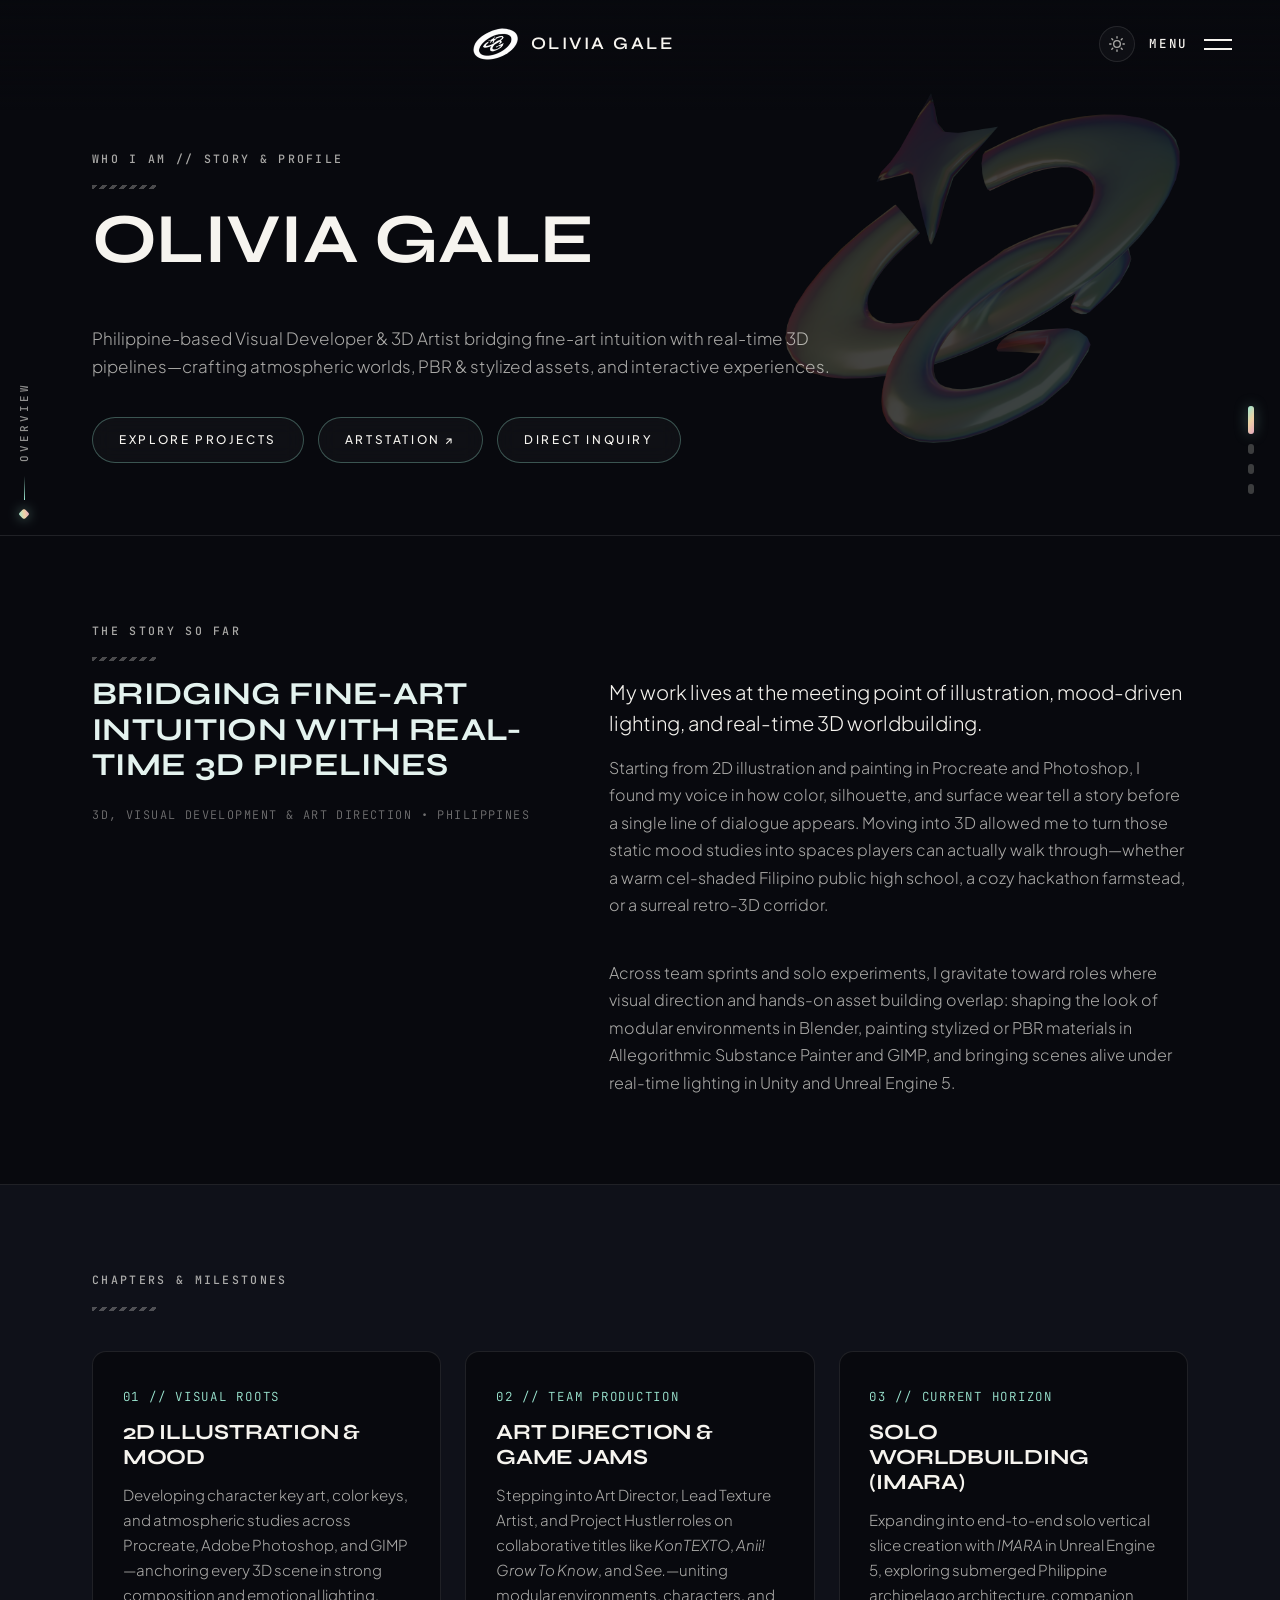
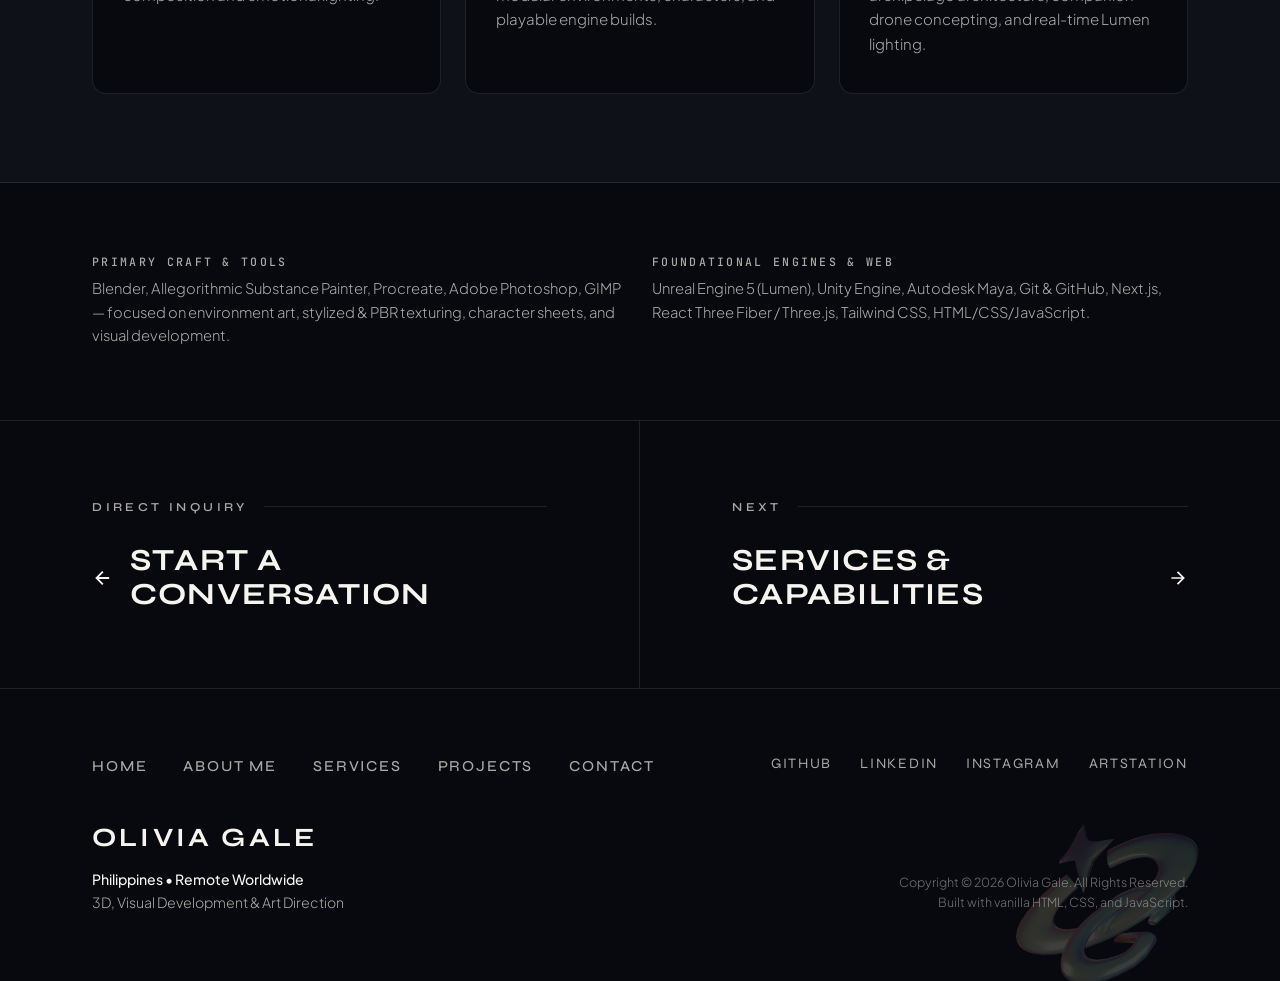
==== commit e1098b09: "Apply mobile responsive layout and theme-adaptive OG navbar logos" ====
--- a/about.html
+++ b/about.html
@@ -39,7 +39,10 @@
       <div class="menu-fader" aria-hidden="true"></div>
 
       <a href="index.html" class="brand-link" aria-label="Olivia Gale Home">
-        <span class="brand-mark">OG</span>
+        <span class="brand-mark">
+          <img src="images/og-brand-mark.png" alt="OG logo" class="brand-mark-img brand-mark-dark" width="46" height="33">
+          <img src="images/og-brand-mark-light.png" alt="OG logo" class="brand-mark-img brand-mark-light" width="46" height="33">
+        </span>
         <span class="brand-wordmark">OLIVIA GALE</span>
       </a>
 
--- a/css/style.css
+++ b/css/style.css
@@ -359,23 +359,40 @@
 }
 
 .brand-mark {
-  display: grid;
-  place-items: center;
-  width: 36px;
-  height: 36px;
-  border-radius: 10px;
-  border: 1px solid var(--hairline-strong);
-  background: rgba(157, 232, 210, 0.06);
-  font-family: var(--font-display);
-  font-size: 0.95rem;
-  font-weight: 700;
-  letter-spacing: 0.06em;
-  transition: border-color 240ms ease, box-shadow 240ms ease;
-}
-
-.brand-link:hover .brand-mark {
-  border-color: var(--pearl-mint);
-  box-shadow: 0 0 18px rgba(157, 232, 210, 0.25);
+  display: inline-flex;
+  align-items: center;
+  justify-content: center;
+  width: 46px;
+  height: 33px;
+  flex-shrink: 0;
+}
+
+.brand-mark-img {
+  display: block;
+  width: 100%;
+  height: 100%;
+  object-fit: contain;
+  transition: filter 240ms ease, transform 240ms var(--ease-pm);
+}
+
+.brand-mark-light {
+  display: none;
+}
+
+.brand-link:hover .brand-mark-img {
+  filter: drop-shadow(0 0 10px rgba(157, 232, 210, 0.4));
+}
+
+[data-theme="light"] .brand-mark-dark {
+  display: none;
+}
+
+[data-theme="light"] .brand-mark-light {
+  display: block;
+}
+
+[data-theme="light"] .brand-link:hover .brand-mark-light {
+  filter: drop-shadow(0 0 8px rgba(31, 122, 108, 0.25));
 }
 
 .brand-wordmark {
@@ -2374,7 +2391,7 @@
 
 @media screen and (max-width: 768px) {
   .nav-bar-container {
-    padding: 20px 24px;
+    padding: 18px 20px;
   }
 
   .menu-bar {
@@ -2383,12 +2400,12 @@
   }
 
   .menu-container {
-    padding: 96px 24px 36px;
+    padding: 92px 20px 36px;
   }
 
   .panel.pm-type {
-    min-height: 86vh;
-    padding: 110px 24px 56px;
+    min-height: 82vh;
+    padding: 104px 20px 48px;
   }
 
   .hero-bg-artwork {
@@ -2396,29 +2413,29 @@
     left: 50%;
     width: 118vw;
     height: 62vh;
-    opacity: 0.85;
+    opacity: 0.78;
   }
 
   .panel.landscape-panel.partners {
     width: 100%;
-    padding: 4rem 24px 4.5rem;
+    padding: 3.5rem 20px 4rem;
   }
 
   .panel.showcase-transition-fold,
   .panel.services-transition-fold {
     margin-bottom: 0;
-    padding: 2.5rem 0 1rem;
+    padding: 2rem 0 0.75rem;
   }
 
   .panel.showcase-panel,
   .panel.expertise-panel {
     height: auto;
-    min-height: 600px;
+    min-height: 540px;
   }
 
   ._3d-pane {
-    min-height: 540px;
-    padding-top: 3.5rem;
+    min-height: 500px;
+    padding-top: 4.5rem;
   }
 
   .pane-visual-stage {
@@ -2427,14 +2444,33 @@
 
   .showcase-landing-title,
   .expertise-title-block {
-    margin-bottom: 92px;
+    margin-bottom: 84px;
   }
 
   .slider-large-hit-area--left,
   .slider-large-hit-area--right {
-    width: 44px;
-    min-width: 44px;
-    bottom: 68px;
+    top: 16px;
+    bottom: auto;
+    width: 40px;
+    min-width: 40px;
+    height: 40px;
+    border-radius: 999px;
+    border: 1px solid var(--border);
+    background: var(--glass);
+  }
+
+  .slider-large-hit-area--left {
+    left: auto;
+    right: 64px;
+  }
+
+  .slider-large-hit-area--right {
+    right: 16px;
+  }
+
+  .tab-item {
+    padding: 16px 14px;
+    font-size: 0.78rem;
   }
 
   .about-quick-facts {
@@ -3048,6 +3084,128 @@
   transform: translate3d(0, 0, 0);
 }
 
+@media screen and (max-width: 768px) {
+  .panel.landscape-panel.careers.contact-split-panel {
+    padding: 3.75rem 20px;
+  }
+
+  .contact-card {
+    padding: 1.35rem;
+  }
+
+  .meta-row {
+    flex-wrap: wrap;
+    gap: 0.35rem 1rem;
+  }
+
+  .services-page-hero {
+    padding: 6.5rem 0 3rem;
+  }
+
+  .case-overview,
+  .case-pipeline,
+  .case-gallery,
+  .service-band,
+  .story-section,
+  .story-toolkit-band {
+    padding: 3.25rem 0;
+  }
+
+  .project--panel.showcase-hero {
+    height: clamp(280px, 60vw, 400px);
+  }
+
+  .about-hero-art {
+    width: 92vw;
+    right: -12vw;
+    top: 32%;
+    opacity: 0.14;
+  }
+
+  .showcase-footer-banner {
+    min-height: 260px;
+    padding: 3.25rem 0;
+  }
+
+  .page-flow--element {
+    padding: 2.25rem 20px;
+  }
+
+  .footer {
+    padding: 3rem 0 3.25rem;
+  }
+
+  .footer::after {
+    width: 180px;
+    height: 104px;
+    right: 8px;
+    bottom: -6px;
+    opacity: 0.16;
+  }
+
+  .footer--link-group {
+    gap: 0.65rem 1.4rem;
+  }
+
+  .modal-backdrop {
+    padding: 12px;
+  }
+
+  .modal-body {
+    padding: 1.5rem 1.25rem 1.75rem;
+  }
+}
+
+@media screen and (max-width: 480px) {
+  .brand-mark {
+    width: 38px;
+    height: 27px;
+  }
+
+  .brand-wordmark {
+    font-size: 0.95rem;
+    letter-spacing: 0.1em;
+  }
+
+  .nav-right-controls {
+    gap: 10px;
+  }
+
+  .preamble.label-menu {
+    display: none;
+  }
+
+  .hero-btn-group,
+  .project-slide-actions,
+  .case-cta-row,
+  .modal-actions {
+    flex-direction: column;
+    align-items: stretch;
+  }
+
+  .hero-btn-group .btn.link-button,
+  .project-slide-actions .btn.link-button,
+  .case-cta-row .btn.link-button,
+  .modal-actions .btn.link-button {
+    width: 100%;
+  }
+
+  .gallery-caption {
+    flex-direction: column;
+    align-items: flex-start;
+    gap: 0.35rem;
+  }
+
+  .services-jump-links {
+    gap: 0.45rem;
+  }
+
+  .services-jump-link {
+    font-size: 0.66rem;
+    padding: 0.45rem 0.75rem;
+  }
+}
+
 @media (prefers-reduced-motion: reduce) {
   .hero-bg-artwork,
   .hero-glow-orb {
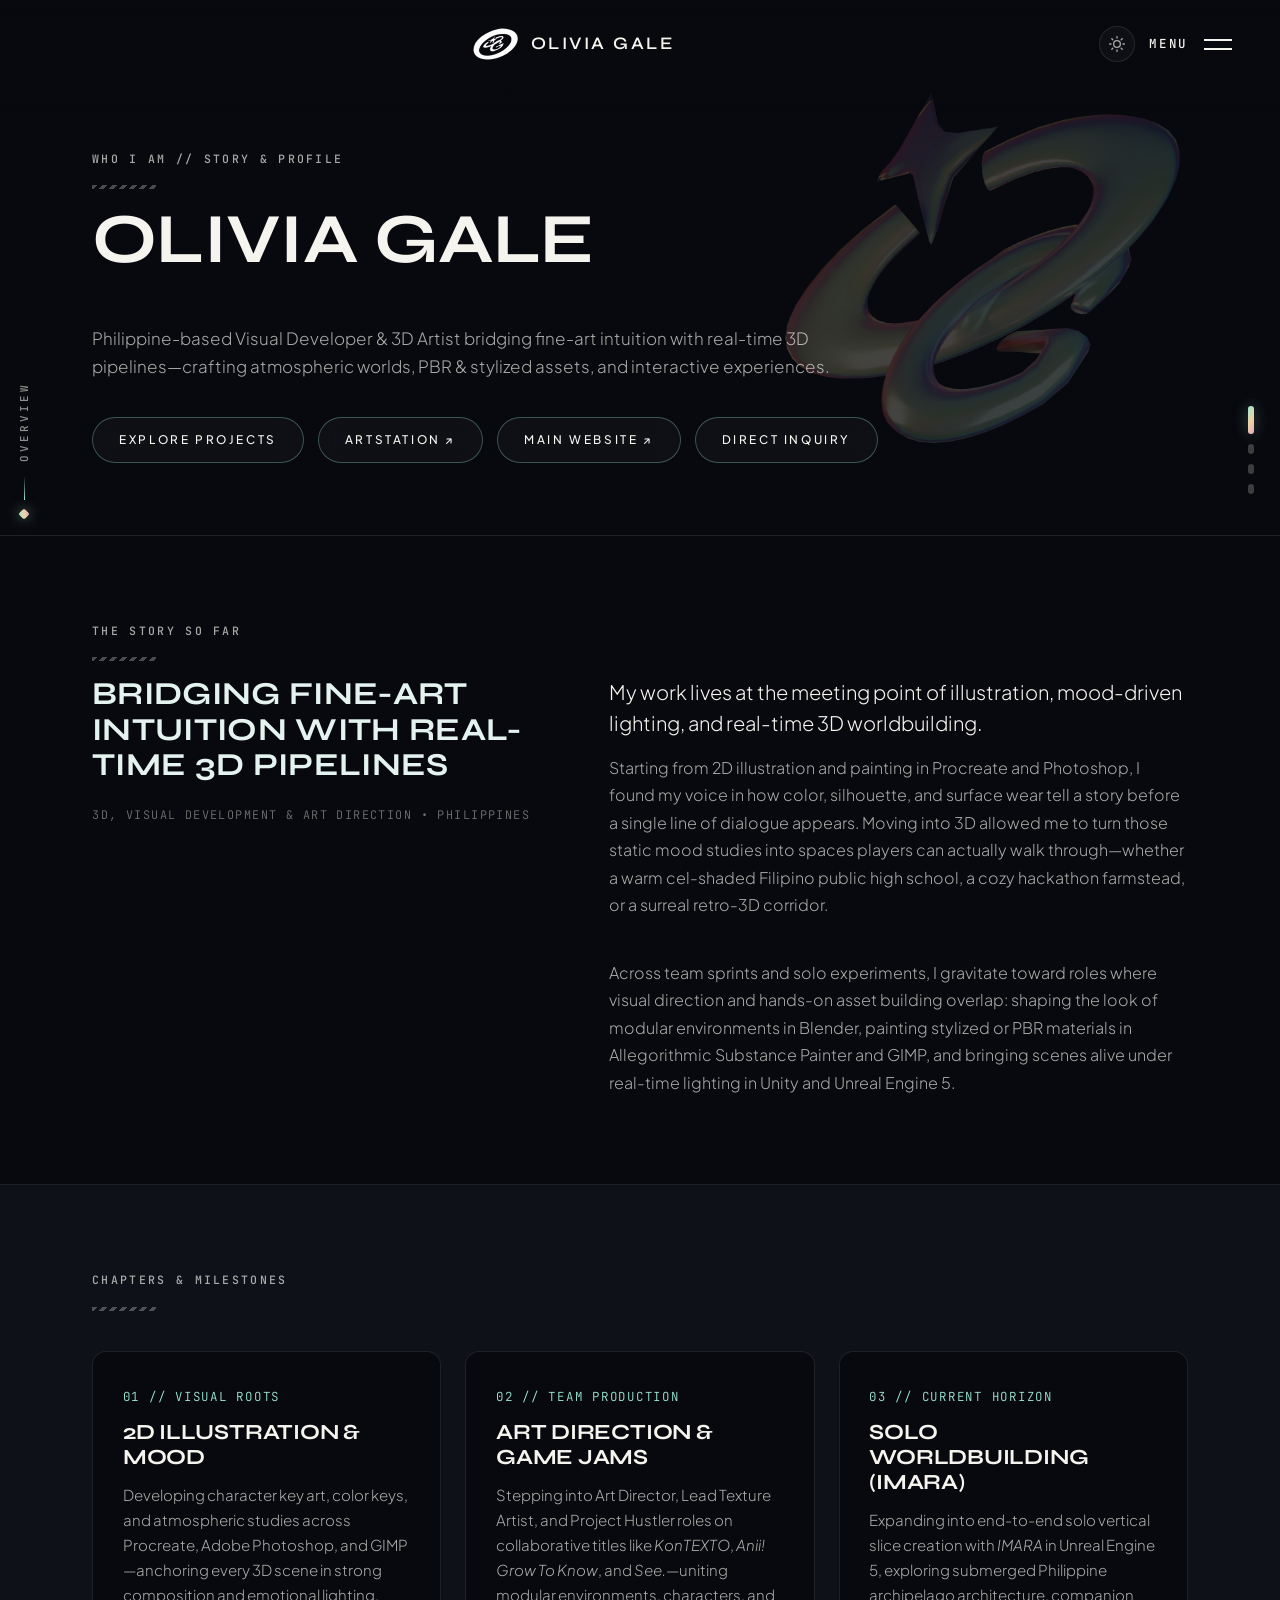
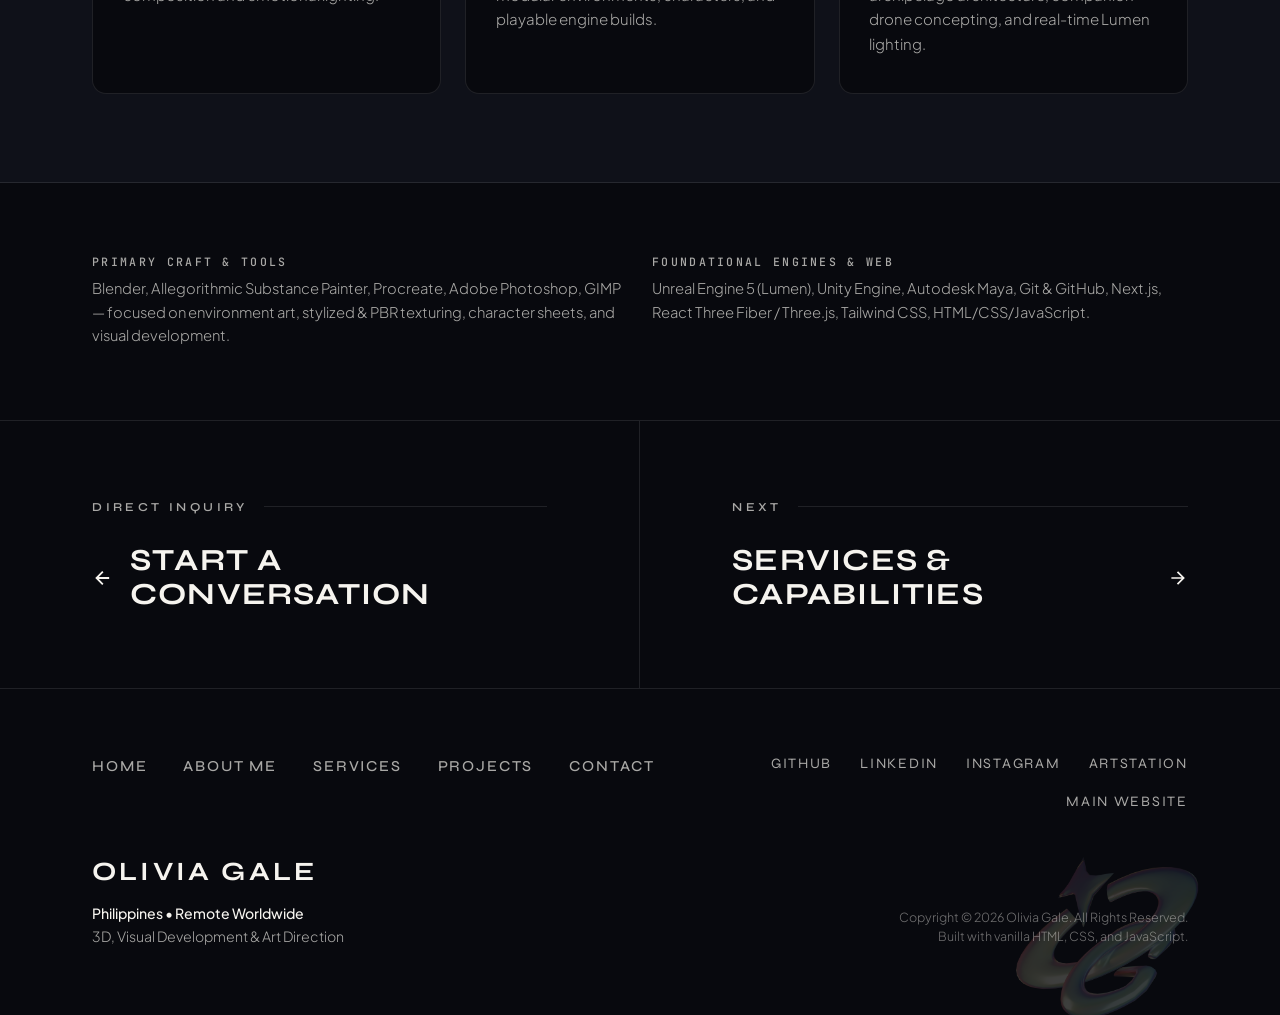
==== commit b568cfc4: "Add Main Website link across navigation, about, and footer" ====
--- a/about.html
+++ b/about.html
@@ -96,6 +96,7 @@
             <a href="https://www.linkedin.com/in/olivia-gale-gerochi-4aab9029a/" target="_blank" rel="noopener noreferrer" class="nav-socmed-link" aria-label="LinkedIn">LinkedIn</a>
             <a href="https://www.instagram.com/livie.gale/" target="_blank" rel="noopener noreferrer" class="nav-socmed-link" aria-label="Instagram">Instagram</a>
             <a href="https://www.artstation.com/gnocchi_gerochi6" target="_blank" rel="noopener noreferrer" class="nav-socmed-link" aria-label="ArtStation">ArtStation</a>
+            <a href="https://owleaveyah.github.io/worldMainPage-oliviaGale/" target="_blank" rel="noopener noreferrer" class="nav-socmed-link" aria-label="Main Website">Main Website</a>
           </div>
         </div>
       </div>
@@ -122,6 +123,9 @@
           </a>
           <a href="https://www.artstation.com/gnocchi_gerochi6" target="_blank" rel="noopener noreferrer" class="btn link-button">
             <span>ArtStation &#x2197;</span>
+          </a>
+          <a href="https://owleaveyah.github.io/worldMainPage-oliviaGale/" target="_blank" rel="noopener noreferrer" class="btn link-button">
+            <span>Main Website &#x2197;</span>
           </a>
           <a href="index.html#contact" class="btn link-button">
             <span>Direct Inquiry</span>
@@ -263,6 +267,7 @@
           <a href="https://www.linkedin.com/in/olivia-gale-gerochi-4aab9029a/" target="_blank" rel="noopener noreferrer" class="footer--socmed-link">LinkedIn</a>
           <a href="https://www.instagram.com/livie.gale/" target="_blank" rel="noopener noreferrer" class="footer--socmed-link">Instagram</a>
           <a href="https://www.artstation.com/gnocchi_gerochi6" target="_blank" rel="noopener noreferrer" class="footer--socmed-link">ArtStation</a>
+          <a href="https://owleaveyah.github.io/worldMainPage-oliviaGale/" target="_blank" rel="noopener noreferrer" class="footer--socmed-link">Main Website</a>
         </div>
 
         <div class="footer-bottom-details">
--- a/css/style.css
+++ b/css/style.css
@@ -2899,7 +2899,8 @@
   margin-left: auto;
 }
 
-.characters-pair-grid {
+.characters-pair-grid,
+.environment-pair-grid {
   display: grid;
   grid-template-columns: 0.85fr 1.15fr;
   gap: 1.5rem;
@@ -2924,6 +2925,7 @@
 @media screen and (max-width: 640px) {
   .service-band-list,
   .characters-pair-grid,
+  .environment-pair-grid,
   .about-pillars-grid {
     grid-template-columns: 1fr;
   }
